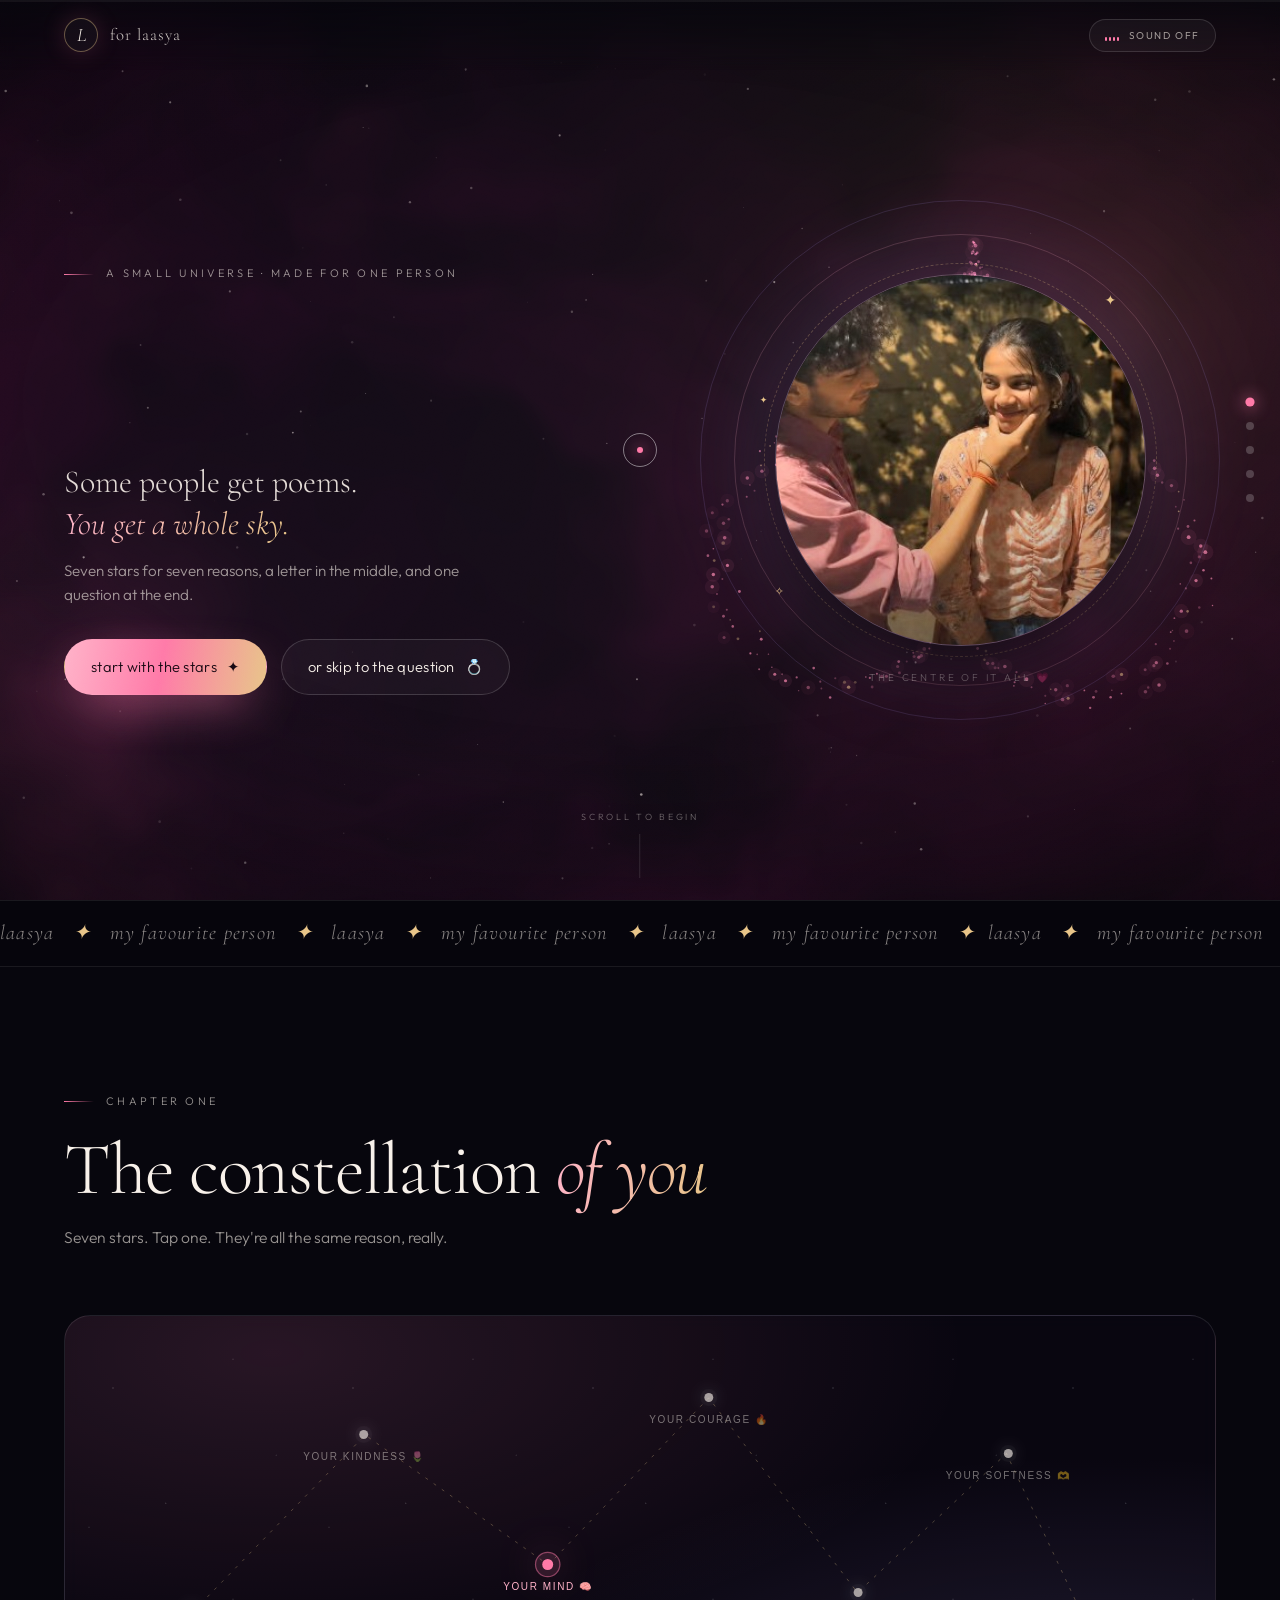
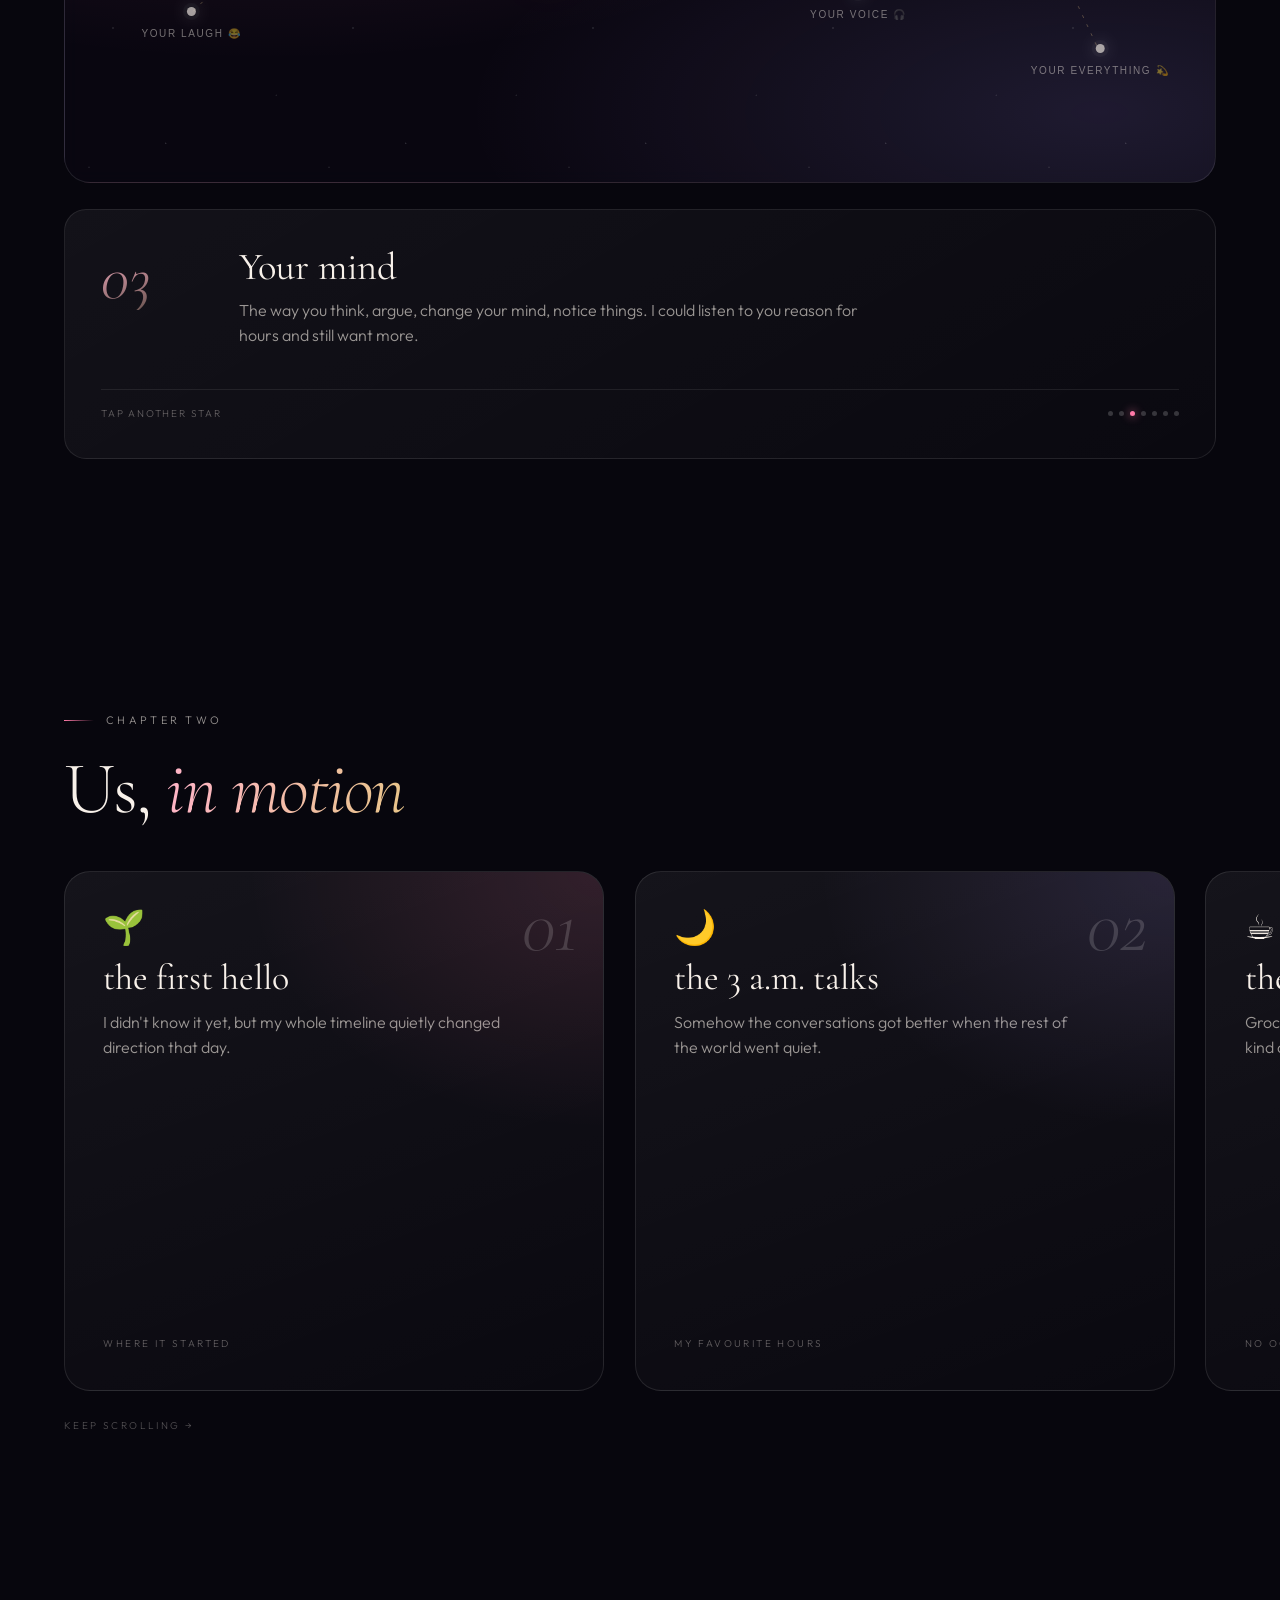
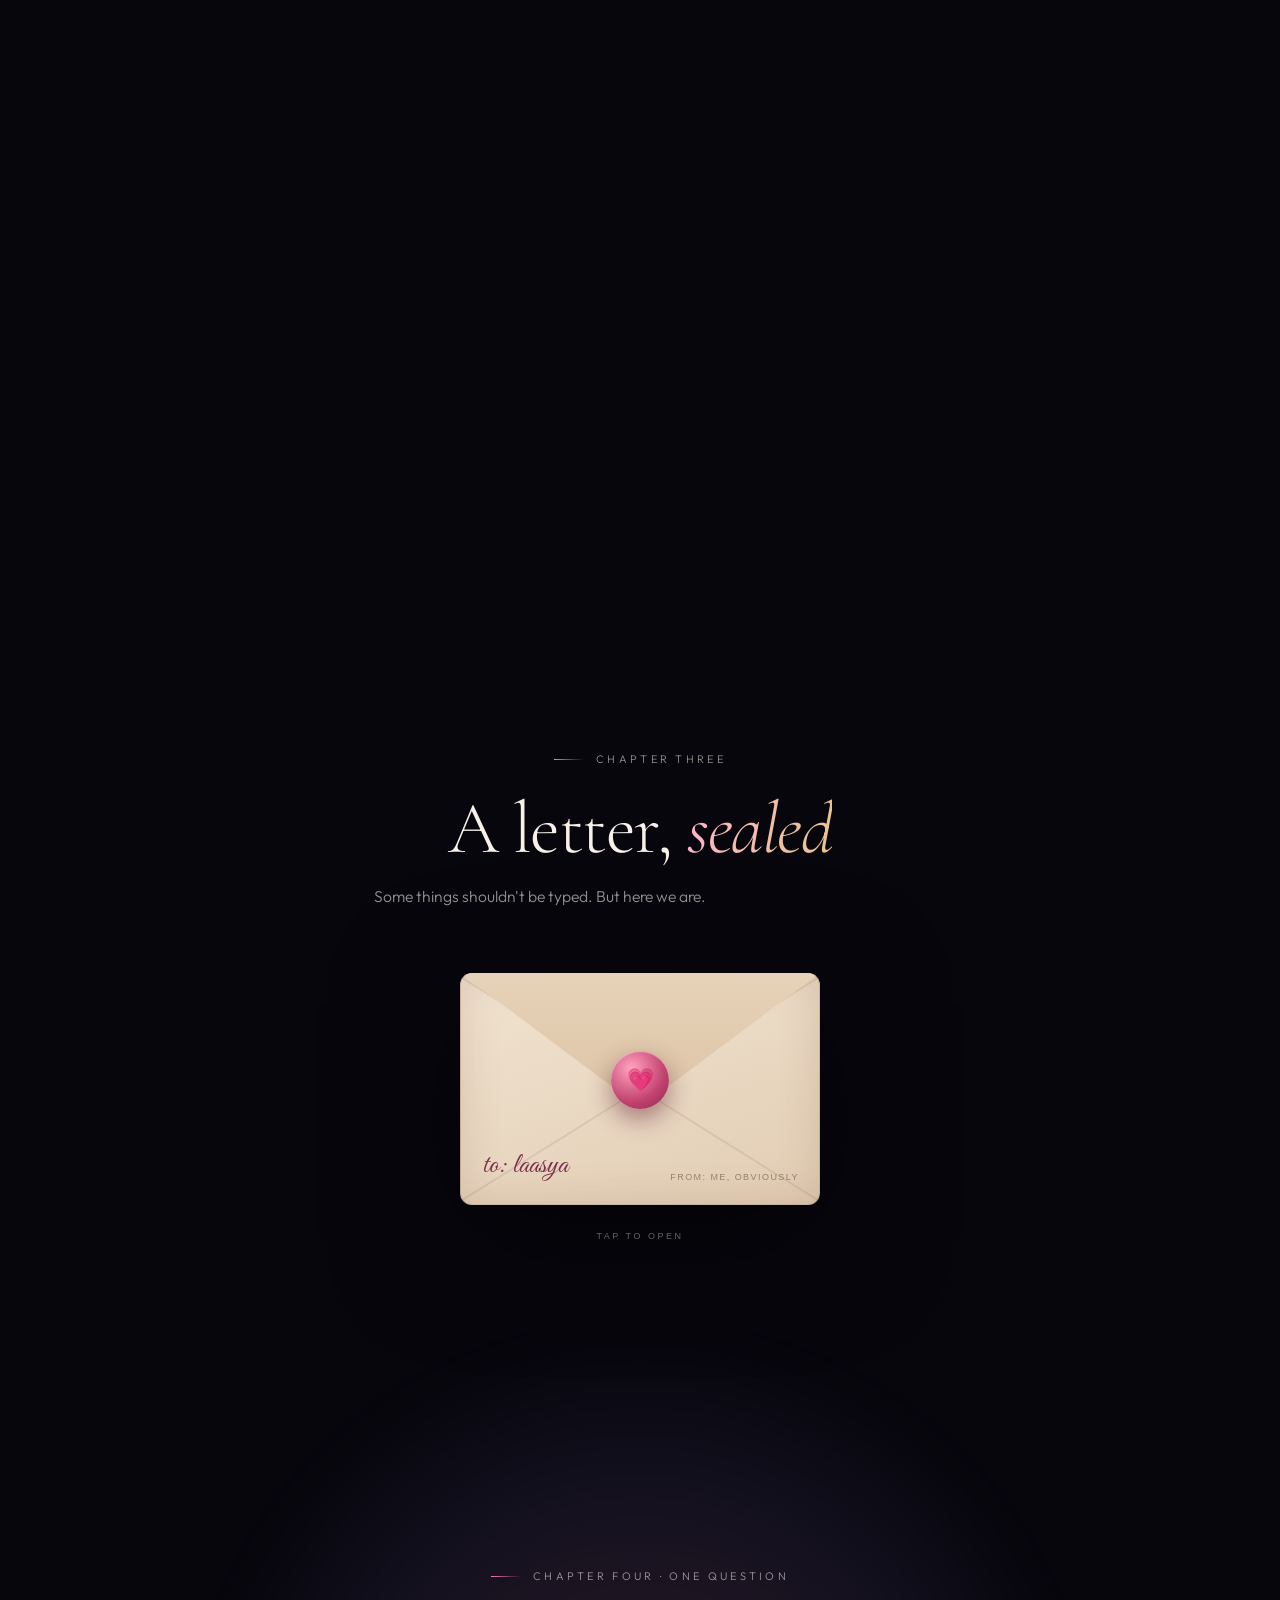
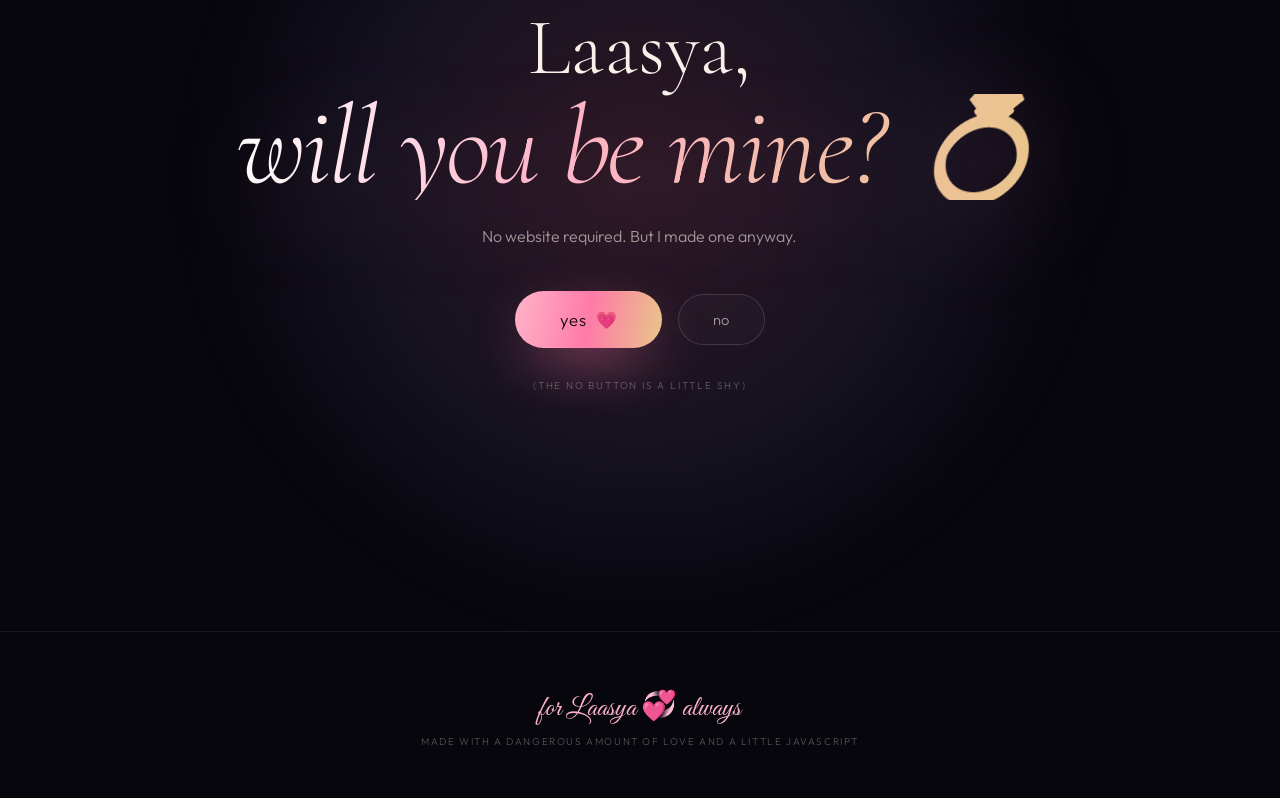
==== index.html @ 7652cab9 "Laasya - a universe, just for you" ====
<!doctype html>
<html lang="en">
<head>
  <meta charset="utf-8" />
  <meta name="viewport" content="width=device-width, initial-scale=1" />
  <title>Laasya — a universe, just for you</title>
  <meta name="description" content="Seven stars, one letter, and a question. Made for Laasya." />
  <meta name="theme-color" content="#07060d" />
  <link rel="preconnect" href="https://fonts.googleapis.com" />
  <link rel="preconnect" href="https://fonts.gstatic.com" crossorigin />
  <link href="https://fonts.googleapis.com/css2?family=Cormorant+Garamond:ital,wght@0,300;0,400;0,500;1,300;1,400&family=Great+Vibes&family=Outfit:wght@200;300;400;500&display=swap" rel="stylesheet" />
  <style>
/* ============ base ============ */
*,*::before,*::after{box-sizing:border-box}
:root{
  --ink:#07060d;--ink-2:#0c0915;--ivory:#f8f1ea;--muted:rgba(248,241,234,.6);
  --rose:#ff7aa8;--rose-soft:#ffb3c9;--gold:#e8c589;--lav:#b79cff;--mint:#8fe3c0;
  --serif:'Cormorant Garamond',Georgia,'Times New Roman','Segoe UI Emoji','Apple Color Emoji','Noto Color Emoji',serif;
  --sans:'Outfit',system-ui,-apple-system,'Segoe UI','Segoe UI Emoji','Apple Color Emoji','Noto Color Emoji',sans-serif;
  --script:'Great Vibes','Segoe Script','Segoe UI Emoji','Apple Color Emoji','Noto Color Emoji',cursive;
  --pad:clamp(20px,5vw,72px);--maxw:1280px;--ease:cubic-bezier(.16,1,.3,1);
}
html{scroll-behavior:smooth;-webkit-text-size-adjust:100%}
body{margin:0;background:var(--ink);color:var(--ivory);font-family:var(--sans);font-weight:300;line-height:1.6;overflow-x:hidden}
body.is-loading{height:100vh;overflow:hidden}
img{max-width:100%;display:block}
::selection{background:rgba(255,122,168,.35);color:#fff}
:focus-visible{outline:1px solid var(--gold);outline-offset:4px;border-radius:4px}
.skip{position:fixed;left:16px;top:-60px;z-index:600;padding:10px 16px;border-radius:100px;background:var(--rose);color:#1a0712;text-decoration:none;font-size:12px;letter-spacing:.08em;transition:top .3s}
.skip:focus{top:16px}

/* canvases + atmosphere */
.nebula,.sky{position:fixed;inset:0;width:100%;height:100%;pointer-events:none}
.nebula{z-index:0;background:radial-gradient(120% 90% at 70% 10%,#2a0d24 0%,#120a1d 40%,#07060d 100%)}
.sky{z-index:1}
.vignette{position:fixed;inset:0;z-index:2;pointer-events:none;background:radial-gradient(120% 90% at 50% 45%,transparent 40%,rgba(4,3,8,.6) 100%)}
.grain{position:fixed;inset:0;z-index:40;pointer-events:none;opacity:.045;mix-blend-mode:overlay;background-image:url("data:image/svg+xml,%3Csvg xmlns='http://www.w3.org/2000/svg' width='180' height='180'%3E%3Cfilter id='n'%3E%3CfeTurbulence type='fractalNoise' baseFrequency='.9' numOctaves='3' stitchTiles='stitch'/%3E%3C/filter%3E%3Crect width='100%25' height='100%25' filter='url(%23n)' opacity='.7'/%3E%3C/svg%3E")}
.flash{position:fixed;inset:0;z-index:130;pointer-events:none;opacity:0;background:radial-gradient(circle,rgba(255,234,242,.95),rgba(255,122,168,.4) 40%,transparent 72%)}
.flash.is-on{animation:flash .9s ease-out}
.topbar,main,.footer,.dots,.progress{position:relative;z-index:5}

/* custom cursor */
.cursor{position:fixed;inset:0;z-index:400;pointer-events:none;display:none}
.cursor__dot,.cursor__ring{position:absolute;top:0;left:0;border-radius:50%;transform:translate(-50%,-50%)}
.cursor__dot{width:6px;height:6px;background:var(--rose);box-shadow:0 0 14px var(--rose);transition:opacity .3s}
.cursor__ring{width:34px;height:34px;border:1px solid rgba(255,255,255,.45);transition:width .35s,height .35s,border-color .35s,background .35s}
.cursor.is-hover .cursor__ring{width:56px;height:56px;border-color:rgba(255,179,201,.7);background:rgba(255,122,168,.08)}
.cursor.is-hover .cursor__dot{opacity:.35}
.cursor.is-press .cursor__ring{width:26px;height:26px;border-color:var(--rose);background:rgba(255,122,168,.18)}
.cursor.is-press .cursor__dot{opacity:.9}
@media (pointer:fine){.cursor{display:block}body,a,button{cursor:none}}
@media (pointer:coarse){.cursor{display:none}}

/* progress */
.progress{position:fixed;top:0;left:0;right:0;height:2px;z-index:70;background:rgba(255,255,255,.05)}
.progress span{display:block;height:100%;width:100%;transform:scaleX(0);transform-origin:left;background:linear-gradient(90deg,var(--rose),var(--gold),var(--lav));box-shadow:0 0 12px rgba(255,122,168,.8)}

/* boot */
.boot{position:fixed;inset:0;z-index:500;display:grid;place-items:center;background:#050409;transition:opacity 1s .15s,visibility 1s}
.boot.is-done{opacity:0;visibility:hidden;pointer-events:none}
.boot__inner{text-align:center}
.boot__mark{width:92px;height:92px;margin:0 auto 22px;display:grid;place-items:center;border-radius:50%;border:1px solid rgba(255,255,255,.16);font-family:var(--serif);font-style:italic;font-size:56px;line-height:1;background:linear-gradient(140deg,rgba(255,122,168,.16),rgba(232,197,137,.06));box-shadow:0 0 70px rgba(255,122,168,.22);animation:beat 2.2s ease-in-out infinite}
.boot__label{font-size:10px;letter-spacing:.32em;text-transform:uppercase;color:var(--muted);margin:0 0 20px}
.boot__track{width:min(260px,64vw);height:1px;margin:0 auto 12px;background:rgba(255,255,255,.13);overflow:hidden}
.boot__bar{display:block;height:100%;width:100%;transform:scaleX(0);transform-origin:left;background:linear-gradient(90deg,var(--rose),var(--gold))}
.boot__pct{font-size:10px;letter-spacing:.22em;color:rgba(248,241,234,.4);margin:0}

/* topbar */
.topbar{position:fixed;top:0;left:0;right:0;z-index:60;display:flex;align-items:center;justify-content:space-between;padding:18px var(--pad);background:linear-gradient(180deg,rgba(7,6,13,.7),transparent);backdrop-filter:blur(8px)}
.brand{display:flex;align-items:center;gap:12px;text-decoration:none;color:var(--ivory)}
.brand__mark{width:34px;height:34px;display:grid;place-items:center;border-radius:50%;border:1px solid rgba(232,197,137,.4);font-family:var(--serif);font-style:italic;font-size:19px;background:rgba(255,255,255,.03);box-shadow:0 0 24px rgba(255,122,168,.18)}
.brand__text{font-family:var(--serif);font-size:1.05rem;letter-spacing:.06em;color:rgba(248,241,234,.82)}
.sound{display:flex;align-items:center;gap:10px;padding:9px 15px;border-radius:100px;border:1px solid rgba(255,255,255,.13);background:rgba(255,255,255,.04);color:var(--muted);font-family:var(--sans);font-size:10px;letter-spacing:.16em;text-transform:uppercase;transition:.4s}
.sound:hover{color:var(--ivory);border-color:rgba(255,255,255,.3)}
.sound__bars{display:flex;align-items:flex-end;gap:2px;height:12px}
.sound__bars i{width:2px;height:4px;border-radius:2px;background:var(--rose)}
.sound.is-on .sound__bars i{animation:bar 1s ease-in-out infinite}
.sound.is-on .sound__bars i:nth-child(2){animation-delay:.15s}
.sound.is-on .sound__bars i:nth-child(3){animation-delay:.3s}
.sound.is-on .sound__bars i:nth-child(4){animation-delay:.45s}
.sound.is-on{color:var(--rose-soft);border-color:rgba(255,122,168,.35)}

/* chapter dots */
.dots{position:fixed;right:26px;top:50%;transform:translateY(-50%);z-index:60;display:flex;flex-direction:column;gap:16px}
.dots a{position:relative;width:8px;height:8px;border-radius:50%;background:rgba(255,255,255,.2);transition:.4s}
.dots a.is-active{background:var(--rose);box-shadow:0 0 14px var(--rose);transform:scale(1.15)}
.dots a span{position:absolute;right:22px;top:50%;transform:translateY(-50%) translateX(6px);font-size:9px;letter-spacing:.2em;text-transform:uppercase;color:var(--muted);white-space:nowrap;opacity:0;pointer-events:none;transition:.3s}
.dots a:hover span,.dots a:focus-visible span{opacity:1;transform:translateY(-50%)}

/* floating yellow star (heart handles most sparkle) */

/* hero */
.hero{position:relative;min-height:100svh;display:flex;flex-direction:column;justify-content:center;padding:clamp(104px,14vh,150px) 0 66px;overflow:hidden}
.hero__grid{width:100%;max-width:var(--maxw);margin:0 auto;padding:0 var(--pad);display:grid;grid-template-columns:1.06fr .94fr;gap:clamp(24px,5vw,70px);align-items:center}
.hero__copy{position:relative;z-index:2}
.kicker{display:flex;align-items:center;gap:12px;margin:0 0 22px;font-size:11px;letter-spacing:.3em;text-transform:uppercase;color:var(--muted)}
.kicker::before{content:"";width:30px;height:1px;background:linear-gradient(90deg,var(--rose),transparent)}
.hero__name{margin:0;font-family:var(--serif);font-weight:300;font-size:clamp(4.6rem,13vw,10.5rem);line-height:.82;letter-spacing:-.035em;background:linear-gradient(105deg,#fff 5%,#ffe1ea 30%,#ff9dbb 55%,#e8c589 82%,#fff 100%);background-size:220% 100%;-webkit-background-clip:text;background-clip:text;color:transparent;filter:drop-shadow(0 20px 60px rgba(255,122,168,.22));animation:shimmer 14s linear infinite}
.hero__name .char{display:inline-block;opacity:0;transform:translateY(.35em) rotate(5deg);filter:blur(8px)}
.ready .hero__name .char{animation:charIn 1s var(--ease) forwards;animation-delay:calc(.07s * var(--i))}
.hero__tagline{font-family:var(--serif);font-size:clamp(1.35rem,2.6vw,2rem);font-weight:300;line-height:1.3;color:rgba(248,241,234,.9);margin:20px 0 14px;max-width:22ch}
.hero__tagline em{font-style:italic;background:linear-gradient(100deg,var(--rose-soft),var(--gold));-webkit-background-clip:text;background-clip:text;color:transparent}
.hero__sub{max-width:44ch;margin:0 0 32px;color:var(--muted);font-size:clamp(.95rem,1.1vw,1.05rem)}
.hero__actions{display:flex;flex-wrap:wrap;gap:14px;align-items:center}

/* buttons */
.btn{position:relative;display:inline-flex;align-items:center;justify-content:center;gap:10px;padding:15px 26px;border-radius:100px;border:1px solid transparent;font-family:var(--sans);font-size:.92rem;font-weight:300;letter-spacing:.02em;text-decoration:none;transition:transform .5s var(--ease),box-shadow .5s,background .5s,color .5s,border-color .5s;will-change:transform}
.btn--primary{color:#170812;background:linear-gradient(100deg,var(--rose-soft),var(--rose) 48%,var(--gold));box-shadow:0 18px 50px -18px rgba(255,122,168,.9)}
.btn--primary:hover{box-shadow:0 24px 64px -16px rgba(255,122,168,1)}
.btn--quiet{color:var(--ivory);border-color:rgba(255,255,255,.16);background:rgba(255,255,255,.03)}
.btn--quiet:hover{background:rgba(255,255,255,.07);border-color:rgba(255,255,255,.3)}
.btn span[aria-hidden]{font-size:1em}

/* orb portrait */
.hero__orb-wrap{display:flex;flex-direction:column;align-items:center;gap:24px}
.orb{position:relative;width:clamp(248px,29vw,380px);aspect-ratio:1;display:grid;place-items:center;animation:float 8s ease-in-out infinite}
.orb__halo{position:absolute;inset:-20%;border-radius:50%;background:radial-gradient(circle,rgba(255,122,168,.3),rgba(183,156,255,.12) 45%,transparent 70%);filter:blur(28px)}
.orb__ring{position:absolute;border-radius:50%;border:1px solid rgba(232,197,137,.28);pointer-events:none}
.orb__ring--1{inset:-3%;border-style:dashed;animation:spin 60s linear infinite}
.orb__ring--2{inset:-11%;border-color:rgba(255,179,201,.18);animation:spin 90s linear infinite reverse}
.orb__ring--3{inset:-20%;border-color:rgba(183,156,255,.14);animation:spin 120s linear infinite}
.orb__photo{position:absolute;inset:0;z-index:2;width:100%;height:100%;margin:0;border-radius:50%;overflow:hidden;border:1px solid rgba(255,255,255,.22);box-shadow:0 40px 90px -30px rgba(0,0,0,.9),inset 0 0 60px rgba(255,122,168,.16)}
.orb__photo::after{content:"";position:absolute;inset:0;border-radius:50%;background:linear-gradient(160deg,rgba(255,255,255,.14),transparent 42%,rgba(7,6,13,.35))}
.orb__photo img{width:100%;height:100%;object-fit:cover;object-position:center 26%;transform:scale(1.02);transition:transform 1.4s var(--ease)}
.orb:hover .orb__photo img{transform:scale(1.07)}
.orb__spark{position:absolute;z-index:3;color:var(--gold);font-size:14px;animation:twinkle 3.6s ease-in-out infinite}
.orb__spark--1{top:4%;right:8%}
.orb__spark--2{bottom:12%;left:0;font-size:11px;animation-delay:1.2s}
.orb__spark--3{top:32%;left:-4%;font-size:9px;animation-delay:2.1s}
.orb__caption{margin:0;font-size:10px;letter-spacing:.28em;text-transform:uppercase;color:rgba(248,241,234,.42)}

/* scroll cue */
.scroll-cue{position:absolute;left:50%;bottom:22px;transform:translateX(-50%);display:flex;flex-direction:column;align-items:center;gap:10px;text-decoration:none;font-size:9px;letter-spacing:.3em;text-transform:uppercase;color:rgba(248,241,234,.4)}
.scroll-cue i{position:relative;width:1px;height:44px;background:rgba(255,255,255,.12);overflow:hidden}
.scroll-cue i::after{content:"";position:absolute;left:0;top:-40%;width:100%;height:40%;background:var(--gold);animation:cue 2.2s ease-in-out infinite}

/* marquee */
.marquee{position:relative;z-index:5;overflow:hidden;padding:16px 0;border-top:1px solid rgba(255,255,255,.08);border-bottom:1px solid rgba(255,255,255,.08);background:rgba(7,6,13,.35)}
.marquee__track{display:flex;width:max-content;animation:marquee 36s linear infinite}
.marquee__track span{font-family:var(--serif);font-style:italic;font-size:clamp(1rem,1.6vw,1.3rem);letter-spacing:.06em;color:rgba(248,241,234,.55);white-space:nowrap}
.marquee__track b{margin:0 .6em;color:var(--gold);font-weight:400}

/* sections */
.section{max-width:var(--maxw);margin:0 auto;padding:clamp(90px,14vh,150px) var(--pad)}
.section__head{max-width:760px;margin-bottom:clamp(40px,6vw,64px)}
.h2{font-family:var(--serif);font-weight:300;font-size:clamp(2.6rem,6vw,4.6rem);line-height:1.02;letter-spacing:-.02em;margin:0 0 18px}
.h2 em{font-style:italic;background:linear-gradient(100deg,var(--rose-soft),var(--gold));-webkit-background-clip:text;background-clip:text;color:transparent}
.lede{max-width:56ch;margin:0;color:var(--muted);font-size:clamp(.98rem,1.2vw,1.08rem)}

/* constellation */
.starmap{position:relative;height:clamp(380px,52vh,540px);border-radius:26px;border:1px solid rgba(255,255,255,.1);overflow:hidden;background:
  radial-gradient(110% 120% at 18% 8%,rgba(255,122,168,.13),transparent 55%),
  radial-gradient(100% 100% at 90% 85%,rgba(183,156,255,.13),transparent 55%),
  rgba(12,9,21,.55);backdrop-filter:blur(8px)}
.starmap::before{content:"";position:absolute;inset:0;opacity:.5;background-image:
  radial-gradient(1px 1px at 20% 30%,rgba(255,255,255,.6),transparent),
  radial-gradient(1px 1px at 70% 18%,rgba(255,255,255,.4),transparent),
  radial-gradient(1px 1px at 42% 78%,rgba(255,255,255,.5),transparent),
  radial-gradient(1px 1px at 88% 58%,rgba(255,255,255,.35),transparent),
  radial-gradient(1px 1px at 10% 88%,rgba(255,255,255,.4),transparent);
  background-size:240px 240px}
.starmap__lines{position:absolute;inset:0;width:100%;height:100%;overflow:visible}
.starmap__lines path{fill:none;stroke:rgba(232,197,137,.3);stroke-width:1;stroke-dasharray:3 7;vector-effect:non-scaling-stroke}
.starmap__lines circle{fill:rgba(255,255,255,.3)}
.star{position:absolute;left:var(--x);top:var(--y);transform:translate(-50%,-50%);z-index:3;display:flex;flex-direction:column;align-items:center;gap:12px;padding:10px;border:0;background:none;color:var(--muted);transition:color .4s}
.star__dot{position:relative;width:9px;height:9px;border-radius:50%;background:rgba(248,241,234,.65);box-shadow:0 0 0 4px rgba(255,255,255,.03),0 0 18px rgba(255,255,255,.35);transition:.5s var(--ease)}
.star__dot::after{content:"";position:absolute;inset:-6px;border-radius:50%;border:1px solid rgba(255,122,168,.45);opacity:0;transform:scale(.6);transition:.5s}
.star:hover,.star.is-active{color:var(--ivory)}
.star:hover .star__dot,.star.is-active .star__dot{background:var(--rose);box-shadow:0 0 0 6px rgba(255,122,168,.12),0 0 34px rgba(255,122,168,.9);transform:scale(1.22)}
.star.is-active .star__dot::after{opacity:1;transform:scale(1);animation:halo 2.4s ease-out infinite}
.star__label{font-size:10px;letter-spacing:.16em;text-transform:uppercase;white-space:nowrap;opacity:.75;transition:.4s}
.star.is-active .star__label{opacity:1;color:var(--rose-soft)}
.reason-card{position:relative;display:grid;grid-template-columns:auto 1fr;gap:clamp(20px,3vw,36px);align-items:start;margin-top:26px;padding:clamp(24px,3vw,36px);border-radius:22px;border:1px solid rgba(255,255,255,.09);background:linear-gradient(150deg,rgba(255,255,255,.05),rgba(255,255,255,.015));transition:opacity .35s,transform .35s}
.reason-card.is-swap{opacity:0;transform:translateY(10px)}
.reason-card__num{min-width:1.6em;font-family:var(--serif);font-style:italic;font-size:clamp(2.6rem,5vw,4rem);line-height:1;background:linear-gradient(160deg,var(--rose-soft),rgba(232,197,137,.25));-webkit-background-clip:text;background-clip:text;color:transparent}
.reason-card__body h3{font-family:var(--serif);font-weight:400;font-size:clamp(1.7rem,3vw,2.4rem);line-height:1.1;margin:0 0 10px}
.reason-card__body p{max-width:58ch;margin:0;color:var(--muted)}
.reason-card__foot{grid-column:1/-1;display:flex;align-items:center;justify-content:space-between;margin-top:4px;padding-top:16px;border-top:1px solid rgba(255,255,255,.08);font-size:10px;letter-spacing:.18em;text-transform:uppercase;color:rgba(248,241,234,.35)}
.reason-card__dots{display:flex;gap:6px}
.reason-card__dots i{width:5px;height:5px;border-radius:50%;background:rgba(255,255,255,.18);transition:.3s}
.reason-card__dots i.is-active{background:var(--rose);box-shadow:0 0 10px var(--rose)}

/* moments — horizontal pinned */
.moments{position:relative;z-index:5;height:360vh}
.moments__pin{position:sticky;top:0;height:100svh;display:flex;flex-direction:column;justify-content:center;gap:clamp(18px,3vh,30px);padding-top:76px;overflow:hidden}
.moments__head{width:100%;max-width:var(--maxw);margin:0 auto;padding:0 var(--pad)}
.moments__track{display:flex;gap:clamp(18px,2.4vw,32px);width:max-content;padding:0 var(--pad);will-change:transform}
.moment{position:relative;display:flex;flex-direction:column;justify-content:space-between;flex:0 0 auto;width:min(540px,72vw);height:min(58vh,520px);padding:clamp(26px,3vw,40px);border-radius:26px;border:1px solid rgba(255,255,255,.1);overflow:hidden;background:linear-gradient(160deg,rgba(255,255,255,.06),rgba(255,255,255,.015));transition:transform .6s var(--ease),border-color .6s}
.moment::before{content:"";position:absolute;inset:0;background:radial-gradient(120% 90% at 100% 0%,var(--accent),transparent 55%);opacity:.14}
.moment:hover{border-color:rgba(255,255,255,.22);transform:translateY(-6px)}
.moment__num{position:absolute;top:16px;right:26px;font-family:var(--serif);font-style:italic;font-size:clamp(3rem,6vw,5rem);line-height:1;color:rgba(255,255,255,.16)}
.moment__glyph{font-size:34px;line-height:1;margin-bottom:14px}
.moment h3{font-family:var(--serif);font-weight:400;font-size:clamp(1.7rem,2.8vw,2.4rem);line-height:1.1;margin:0 0 12px}
.moment p{max-width:38ch;margin:0;color:var(--muted)}
.moment__tag{position:relative;font-size:10px;letter-spacing:.24em;text-transform:uppercase;color:rgba(248,241,234,.35)}
.moments__hint{padding:0 var(--pad);margin:0;font-size:10px;letter-spacing:.24em;text-transform:uppercase;color:rgba(248,241,234,.3)}

/* letter */
.letter__head{text-align:center;margin-left:auto;margin-right:auto}
.letter__head .kicker{justify-content:center}
.letter__stage{display:flex;flex-direction:column;align-items:center;perspective:1400px}
.envelope{position:relative;z-index:2;width:min(360px,80vw);aspect-ratio:1.55;padding:0;border:0;background:none;filter:drop-shadow(0 30px 60px rgba(0,0,0,.55));transition:transform .9s var(--ease),opacity .9s}
.envelope:hover{transform:translateY(-8px)}
.envelope__body{position:absolute;inset:0;border-radius:12px;overflow:hidden;border:1px solid rgba(120,80,60,.3);background:
  linear-gradient(32deg,transparent 49.6%,rgba(120,80,60,.16) 50%,transparent 50.4%),
  linear-gradient(-32deg,transparent 49.6%,rgba(120,80,60,.16) 50%,transparent 50.4%),
  linear-gradient(160deg,#f1e3d0,#e2cdb4);box-shadow:inset 0 0 40px rgba(120,80,60,.18)}
.envelope__flap{position:absolute;left:0;right:0;top:0;height:58%;z-index:1;clip-path:polygon(0 0,100% 0,50% 100%);background:linear-gradient(180deg,#e7d3b9,#dcc3a5);border-radius:12px 12px 0 0;transform-origin:top;transition:transform .9s var(--ease);box-shadow:0 8px 20px rgba(120,80,60,.12)}
.envelope__to{position:absolute;left:22px;bottom:20px;z-index:2;font-family:var(--script);font-size:clamp(1.4rem,3vw,1.8rem);color:#7c2c4c}
.envelope__from{position:absolute;right:20px;bottom:22px;z-index:2;font-size:9px;letter-spacing:.16em;text-transform:uppercase;color:rgba(80,50,40,.5)}
.envelope__seal{position:absolute;left:50%;top:46%;z-index:4;display:grid;place-items:center;width:58px;height:58px;margin:-29px 0 0 -29px;border-radius:50%;background:radial-gradient(circle at 35% 30%,#ffa3c0,#c2436f 60%,#8a274c);box-shadow:0 10px 24px rgba(80,10,30,.45),inset 0 1px 0 rgba(255,255,255,.4);font-size:22px;transition:transform .8s var(--ease),opacity .6s}
.envelope:hover .envelope__seal{transform:scale(1.06) rotate(-6deg)}
.envelope__hint{position:absolute;left:50%;bottom:-36px;transform:translateX(-50%);white-space:nowrap;font-size:9px;letter-spacing:.28em;text-transform:uppercase;color:rgba(248,241,234,.4)}
.letter.is-open .envelope{transform:translateY(-24px) scale(.86) rotateX(16deg);opacity:.32;pointer-events:none}
.letter.is-open .envelope__seal{transform:scale(1.6);opacity:0}
.letter.is-open .envelope__flap{transform:rotateX(180deg)}
.paper{position:relative;z-index:1;width:min(720px,100%);max-height:0;margin-top:0;overflow:hidden;opacity:0;transform:translateY(60px) rotateX(12deg);transform-origin:top center;transition:max-height 1.5s var(--ease),opacity .9s .15s,transform 1.2s var(--ease),margin .9s var(--ease)}
.letter.is-open .paper{max-height:2800px;margin-top:-24px;opacity:1;transform:none}
.paper__inner{position:relative;padding:clamp(28px,5vw,64px);border-radius:8px;border:1px solid rgba(120,80,60,.25);background:linear-gradient(150deg,#fbf4e8,#f0e2cd);box-shadow:0 50px 100px -30px rgba(0,0,0,.8);color:#43303a;font-family:var(--serif);font-size:clamp(1.05rem,1.4vw,1.22rem);line-height:1.75;transform:rotate(-.35deg)}
.paper__inner::before{content:"";position:absolute;inset:10px;border:1px solid rgba(120,80,60,.18);border-radius:4px;pointer-events:none}
.paper__inner p{margin:0 0 1.1em}
.paper__inner em{color:#8a3054;font-style:italic}
.paper__date{font-family:var(--sans)!important;font-size:10px!important;letter-spacing:.24em;text-transform:uppercase;color:rgba(67,48,58,.55)!important;margin-bottom:28px!important}
.paper__salutation{font-family:var(--script);font-weight:400;font-size:clamp(2.6rem,5vw,3.6rem);line-height:1;color:#7c2c4c;margin:0 0 18px}
.paper__sign{display:flex;flex-direction:column;gap:2px;margin-top:26px}
.paper__sign span:first-child{font-size:.9rem;letter-spacing:.08em;color:#6a4552}
.paper__signature{font-family:var(--script);font-size:clamp(2.6rem,5vw,3.4rem);line-height:1.1;color:#a33a63}
.paper__photo{width:150px;margin:26px auto 0;padding:8px 8px 6px;background:#fff;box-shadow:0 18px 40px -20px rgba(0,0,0,.5);transform:rotate(3deg)}
.paper__photo img{width:100%;aspect-ratio:4/5;object-fit:cover}
.paper__photo figcaption{padding:6px 0 4px;text-align:center;font-family:var(--script);font-size:1.2rem;color:#7c2c4c}

/* the question */
.ask{position:relative;z-index:5;min-height:100svh;display:grid;place-items:center;padding:clamp(90px,12vh,140px) var(--pad);overflow:hidden}
.ask::before{content:"";position:absolute;top:50%;left:50%;width:min(900px,110vw);aspect-ratio:1;transform:translate(-50%,-50%);border-radius:50%;background:radial-gradient(circle,rgba(255,122,168,.16),rgba(183,156,255,.08) 45%,transparent 70%);filter:blur(30px);pointer-events:none}
.ask__inner{position:relative;max-width:900px;text-align:center}
.ask .kicker{justify-content:center}
.ask__title{font-family:var(--serif);font-weight:300;font-size:clamp(2.4rem,7vw,5rem);line-height:1;margin:0}
.ask__big{font-family:var(--serif);font-style:italic;font-weight:300;font-size:clamp(2.8rem,9vw,7rem);line-height:.95;letter-spacing:-.02em;margin:6px 0 24px;background:linear-gradient(100deg,#fff,#ffb3c9 40%,#e8c589);-webkit-background-clip:text;background-clip:text;color:transparent;filter:drop-shadow(0 20px 50px rgba(255,122,168,.25))}
.ask__sub{margin:0 0 38px;color:var(--muted)}
.ask__buttons{display:flex;flex-wrap:wrap;align-items:center;justify-content:center;gap:16px;min-height:64px}
.btn--yes{padding:17px 44px;font-size:1.05rem;color:#170812;background:linear-gradient(100deg,var(--rose-soft),var(--rose) 50%,var(--gold));box-shadow:0 20px 60px -18px rgba(255,122,168,.95)}
.btn--no{padding:15px 34px;color:var(--muted);border-color:rgba(255,255,255,.14);background:rgba(255,255,255,.02);white-space:nowrap;transition:transform .35s var(--ease),opacity .35s,background .35s,color .35s,border-color .35s}
.btn--no.is-defeated{color:var(--rose-soft);border-color:rgba(255,122,168,.4)}
.ask__hint{min-height:1.2em;margin:26px 0 0;font-size:10px;letter-spacing:.18em;text-transform:uppercase;color:rgba(248,241,234,.32)}

/* celebration */
.said{position:fixed;inset:0;z-index:120;display:grid;place-items:center;padding:24px;background:radial-gradient(circle at 50% 40%,rgba(30,10,25,.86),rgba(7,6,13,.94));backdrop-filter:blur(14px);opacity:0;visibility:hidden;transition:opacity .6s,visibility .6s}
.said.is-open{opacity:1;visibility:visible}
.said__card{position:relative;width:min(720px,100%);padding:clamp(32px,5vw,58px);text-align:center;border-radius:30px;border:1px solid rgba(232,197,137,.32);background:linear-gradient(160deg,rgba(255,255,255,.07),rgba(255,255,255,.02));box-shadow:0 50px 120px -40px rgba(255,122,168,.5),inset 0 1px 0 rgba(255,255,255,.15);transform:translateY(24px) scale(.96);transition:transform .8s var(--ease)}
.said.is-open .said__card{transform:none}
.said__burst{font-size:52px;line-height:1;margin-bottom:14px;animation:beat 1.6s ease-in-out infinite}
.said .kicker{justify-content:center}
.said__title{font-family:var(--serif);font-weight:300;font-size:clamp(2.6rem,7vw,4.8rem);line-height:1;margin:8px 0 18px}
.said__title em{font-style:italic;background:linear-gradient(100deg,var(--rose-soft),var(--gold));-webkit-background-clip:text;background-clip:text;color:transparent}
.said__sub{max-width:44ch;margin:0 auto 30px;color:rgba(248,241,234,.78)}
.said__actions{display:flex;flex-wrap:wrap;justify-content:center;gap:12px}
.said__small{margin:26px 0 0;font-size:10px;letter-spacing:.16em;text-transform:uppercase;color:rgba(248,241,234,.35)}
.confetti{position:fixed;inset:0;z-index:110;width:100%;height:100%;pointer-events:none;opacity:0;transition:opacity .4s}
.confetti.is-on{opacity:1}

/* footer + reveal */
.footer{position:relative;z-index:5;padding:60px var(--pad) 50px;text-align:center;border-top:1px solid rgba(255,255,255,.07)}
.footer p{font-family:var(--script);font-size:1.8rem;line-height:1.2;margin:0 0 10px;color:var(--rose-soft)}
.footer__small{font-family:var(--sans)!important;font-size:10px!important;letter-spacing:.16em;text-transform:uppercase;color:rgba(248,241,234,.32)!important;margin:0!important}
.js .reveal{opacity:0;transform:translateY(28px);transition:opacity .9s var(--ease),transform .9s var(--ease)}
.js .reveal.in{opacity:1;transform:none}

/* keyframes */
@keyframes charIn{to{opacity:1;transform:none;filter:blur(0)}}
@keyframes shimmer{to{background-position:220% 0}}
@keyframes float{0%,100%{transform:translateY(0) rotate(-1deg)}50%{transform:translateY(-14px) rotate(1deg)}}
@keyframes spin{to{transform:rotate(360deg)}}
@keyframes twinkle{0%,100%{opacity:.25;transform:scale(.9)}50%{opacity:1;transform:scale(1.15)}}
@keyframes halo{0%{transform:scale(.8);opacity:.7}100%{transform:scale(1.7);opacity:0}}
@keyframes cue{0%{top:-40%}60%{top:100%}100%{top:100%}}
@keyframes marquee{to{transform:translateX(-50%)}}
@keyframes beat{0%,100%{transform:scale(1)}50%{transform:scale(1.12)}}
@keyframes bar{0%,100%{height:4px}50%{height:12px}}
@keyframes flash{0%{opacity:0}14%{opacity:1}100%{opacity:0}}

/* responsive */
@media (max-width:980px){
  .hero__grid{grid-template-columns:1fr;gap:clamp(30px,5vh,48px);text-align:center}
  .hero__copy{display:flex;flex-direction:column;align-items:center}
  .kicker{justify-content:center}
  .hero__name{font-size:clamp(4.4rem,17vw,7.5rem)}
  .hero__tagline,.hero__sub{max-width:34ch}
  .hero__actions{justify-content:center}
  .hero__orb-wrap{order:-1}
  .orb{width:clamp(210px,36vw,270px)}
  .scroll-cue{display:none}
  .hero{padding-top:118px;padding-bottom:80px}
  .dots{display:none}
}
@media (max-width:860px){
  .moments{height:auto}
  .moments__pin{position:relative;height:auto;padding:clamp(70px,10vh,100px) 0;gap:26px}
  .moments__track{flex-direction:column;width:100%}
  .moment{width:100%;height:auto;min-height:300px;gap:26px}
  .moments__hint{display:none}
  .reason-card{grid-template-columns:1fr;gap:14px}
  .reason-card__num{font-size:2.6rem}
  .starmap{height:clamp(420px,58vh,520px)}
  .star__label{font-size:8px;letter-spacing:.1em}
}
@media (max-width:620px){
  .section{padding-top:76px;padding-bottom:76px}
  .brand__text{font-size:.95rem}
  .sound{padding:8px 12px}
  .sound__label{display:none}
  .topbar{padding:14px var(--pad)}
  .hero{padding-top:100px}
  .hero__tagline{font-size:1.3rem;margin-top:16px}
  .hero__sub{font-size:.92rem;margin-bottom:26px}
  .btn{padding:13px 22px;font-size:.86rem}
  .btn--yes{padding:15px 38px;font-size:1rem}
  .starmap{height:430px;border-radius:20px}
  .star__label{display:none}
  .star{padding:14px}
  .star__dot{width:10px;height:10px}
  .reason-card{padding:20px;border-radius:18px}
  .paper__inner{transform:none;font-size:1.02rem;padding:28px 22px}
  .paper__photo{width:130px}
  .ask__buttons{flex-direction:column}
  .btn--no{padding:12px 28px}
  .said__actions .btn{width:100%}
}
@media (prefers-reduced-motion:reduce){
  *,*::before,*::after{animation-duration:.001ms!important;animation-iteration-count:1!important;transition-duration:.001ms!important;scroll-behavior:auto!important}
  .reveal{opacity:1;transform:none}
  .hero__name .char{opacity:1;transform:none;filter:none}
  .paper{max-height:none}
}



</style>
</head>
<body class="is-loading">
  <a class="skip" href="#reasons">skip to the good part</a>

  <div class="boot" id="boot">
    <div class="boot__inner">
      <div class="boot__mark">L</div>
      <p class="boot__label">assembling a small universe</p>
      <div class="boot__track"><span class="boot__bar" id="bootBar"></span></div>
      <p class="boot__pct" id="bootPct">0%</p>
    </div>
  </div>

  <canvas class="nebula" id="nebula" aria-hidden="true"></canvas>
  <canvas class="sky" id="sky" aria-hidden="true"></canvas>
  <div class="vignette" aria-hidden="true"></div>
  <div class="grain" aria-hidden="true"></div>
  <div class="flash" id="flash" aria-hidden="true"></div>

  <div class="cursor" id="cursor" aria-hidden="true">
    <span class="cursor__dot"></span>
    <span class="cursor__ring"></span>
  </div>

  <div class="progress" aria-hidden="true"><span id="progressBar"></span></div>

  <header class="topbar">
    <a class="brand" href="#hero" aria-label="Back to the top">
      <span class="brand__mark">L</span>
      <span class="brand__text">for laasya</span>
    </a>
    <button class="sound" id="soundBtn" type="button" aria-pressed="false" aria-label="Turn ambient sound on">
      <span class="sound__bars" aria-hidden="true"><i></i><i></i><i></i><i></i></span>
      <span class="sound__label" id="soundLabel">sound off</span>
    </button>
  </header>

  <nav class="dots" aria-label="Chapters">
    <a href="#hero" data-dot="hero"><span>opening</span></a>
    <a href="#reasons" data-dot="reasons"><span>reasons</span></a>
    <a href="#moments" data-dot="moments"><span>moments</span></a>
    <a href="#letter" data-dot="letter"><span>the letter</span></a>
    <a href="#question" data-dot="question"><span>the question</span></a>
  </nav>

  <main id="top">
    <section class="hero" id="hero">
      <div class="hero__grid">
        <div class="hero__copy" id="heroCopy">
          <p class="kicker">a small universe · made for one person</p>
          <h1 class="hero__name" aria-label="Laasya"><span aria-hidden="true" data-split>Laasya</span></h1>
          <p class="hero__tagline">Some people get poems. <em>You get a whole sky.</em></p>
          <p class="hero__sub">Seven stars for seven reasons, a letter in the middle, and one question at the end.</p>
          <div class="hero__actions">
            <a class="btn btn--primary magnetic" href="#reasons">start with the stars <span aria-hidden="true">✦</span></a>
            <a class="btn btn--quiet" href="#question">or skip to the question <span aria-hidden="true">💍</span></a>
          </div>
        </div>

        <div class="hero__orb-wrap">
          <div class="orb" id="orb">
            <div class="orb__halo" aria-hidden="true"></div>
            <div class="orb__ring orb__ring--1" aria-hidden="true"></div>
            <div class="orb__ring orb__ring--2" aria-hidden="true"></div>
            <div class="orb__ring orb__ring--3" aria-hidden="true"></div>
            <figure class="orb__photo">
              <img src="[data-uri]" alt="Laasya" />
            </figure>
            <span class="orb__spark orb__spark--1" aria-hidden="true">✦</span>
            <span class="orb__spark orb__spark--2" aria-hidden="true">✧</span>
            <span class="orb__spark orb__spark--3" aria-hidden="true">✦</span>
          </div>
          <p class="orb__caption">the centre of it all <span aria-hidden="true">💗</span></p>
        </div>
      </div>

      <a class="scroll-cue" href="#reasons" aria-label="Scroll to chapter one">
        <span>scroll to begin</span>
        <i aria-hidden="true"></i>
      </a>
    </section>

    <div class="marquee" aria-hidden="true">
      <div class="marquee__track">
        <span>laasya <b>✦</b> my favourite person <b>✦</b> laasya <b>✦</b> my favourite person <b>✦</b> laasya <b>✦</b> my favourite person <b>✦</b> </span>
        <span>laasya <b>✦</b> my favourite person <b>✦</b> laasya <b>✦</b> my favourite person <b>✦</b> laasya <b>✦</b> my favourite person <b>✦</b> </span>
      </div>
    </div>

    <section class="section reasons" id="reasons">
      <header class="section__head">
        <p class="kicker reveal">chapter one</p>
        <h2 class="h2 reveal">The constellation <em>of you</em></h2>
        <p class="lede reveal">Seven stars. Tap one. They're all the same reason, really.</p>
      </header>

      <div class="starmap reveal" id="starmap">
        <svg class="starmap__lines" id="starmapLines" aria-hidden="true"></svg>
        <button class="star is-active" type="button" style="--x:11%;--y:66%" data-reason="0" aria-pressed="true" aria-label="Your laugh">
          <span class="star__dot" aria-hidden="true"></span><span class="star__label" aria-hidden="true">your laugh <span aria-hidden="true">😂</span></span>
        </button>
        <button class="star" type="button" style="--x:26%;--y:28%" data-reason="1" aria-pressed="false" aria-label="Your kindness">
          <span class="star__dot" aria-hidden="true"></span><span class="star__label" aria-hidden="true">your kindness <span aria-hidden="true">🌷</span></span>
        </button>
        <button class="star" type="button" style="--x:42%;--y:56%" data-reason="2" aria-pressed="false" aria-label="Your mind">
          <span class="star__dot" aria-hidden="true"></span><span class="star__label" aria-hidden="true">your mind <span aria-hidden="true">🧠</span></span>
        </button>
        <button class="star" type="button" style="--x:56%;--y:20%" data-reason="3" aria-pressed="false" aria-label="Your courage">
          <span class="star__dot" aria-hidden="true"></span><span class="star__label" aria-hidden="true">your courage <span aria-hidden="true">🔥</span></span>
        </button>
        <button class="star" type="button" style="--x:69%;--y:62%" data-reason="4" aria-pressed="false" aria-label="Your voice">
          <span class="star__dot" aria-hidden="true"></span><span class="star__label" aria-hidden="true">your voice <span aria-hidden="true">🎧</span></span>
        </button>
        <button class="star" type="button" style="--x:82%;--y:32%" data-reason="5" aria-pressed="false" aria-label="Your softness">
          <span class="star__dot" aria-hidden="true"></span><span class="star__label" aria-hidden="true">your softness <span aria-hidden="true">🫶</span></span>
        </button>
        <button class="star" type="button" style="--x:90%;--y:74%" data-reason="6" aria-pressed="false" aria-label="Your everything">
          <span class="star__dot" aria-hidden="true"></span><span class="star__label" aria-hidden="true">your everything <span aria-hidden="true">💫</span></span>
        </button>
      </div>

      <article class="reason-card reveal" id="reasonCard" aria-live="polite">
        <div class="reason-card__num" id="reasonNum">01</div>
        <div class="reason-card__body">
          <h3 id="reasonTitle">Your laugh</h3>
          <p id="reasonText">It arrives a second before the joke lands, and it turns ordinary rooms into somewhere I want to stay.</p>
        </div>
        <div class="reason-card__foot">
          <span id="reasonHint">tap another star</span>
          <div class="reason-card__dots" id="reasonDots" aria-hidden="true"></div>
        </div>
      </article>
    </section>

    <section class="moments" id="moments">
      <div class="moments__pin">
        <div class="moments__head">
          <p class="kicker">chapter two</p>
          <h2 class="h2">Us, <em>in motion</em></h2>
        </div>
        <div class="moments__track" id="momentsTrack">
          <article class="moment" style="--accent:#ff7aa8">
            <span class="moment__num" aria-hidden="true">01</span>
            <div><div class="moment__glyph" aria-hidden="true">🌱</div><h3>the first hello</h3><p>I didn't know it yet, but my whole timeline quietly changed direction that day.</p></div>
            <span class="moment__tag">where it started</span>
          </article>
          <article class="moment" style="--accent:#b79cff">
            <span class="moment__num" aria-hidden="true">02</span>
            <div><div class="moment__glyph" aria-hidden="true">🌙</div><h3>the 3 a.m. talks</h3><p>Somehow the conversations got better when the rest of the world went quiet.</p></div>
            <span class="moment__tag">my favourite hours</span>
          </article>
          <article class="moment" style="--accent:#e8c589">
            <span class="moment__num" aria-hidden="true">03</span>
            <div><div class="moment__glyph" aria-hidden="true">☕</div><h3>the ordinary Tuesdays</h3><p>Grocery lists, bad TV, comfortable silences. My favourite kind of magic.</p></div>
            <span class="moment__tag">no occasion needed</span>
          </article>
          <article class="moment" style="--accent:#8fe3c0">
            <span class="moment__num" aria-hidden="true">04</span>
            <div><div class="moment__glyph" aria-hidden="true">🏡</div><h3>the someday</h3><p>A kitchen, a dog, your laugh in the next room. I can see it. I want it.</p></div>
            <span class="moment__tag">a quiet plan</span>
          </article>
          <article class="moment" style="--accent:#ff9dbb">
            <span class="moment__num" aria-hidden="true">05</span>
            <div><div class="moment__glyph" aria-hidden="true">💫</div><h3>right now</h3><p>Still choosing you. On purpose. Every single day, including this one.</p></div>
            <span class="moment__tag">where we are</span>
          </article>
        </div>
        <p class="moments__hint">keep scrolling <span aria-hidden="true">→</span></p>
      </div>
    </section>

    <section class="section letter" id="letter">
      <header class="section__head letter__head">
        <p class="kicker reveal">chapter three</p>
        <h2 class="h2 reveal">A letter, <em>sealed</em></h2>
        <p class="lede reveal">Some things shouldn't be typed. But here we are.</p>
      </header>

      <div class="letter__stage">
        <button class="envelope" id="envelope" type="button" aria-expanded="false" aria-controls="letterPaper">
          <span class="envelope__flap" aria-hidden="true"></span>
          <span class="envelope__body" aria-hidden="true">
            <span class="envelope__to">to: laasya</span>
            <span class="envelope__from">from: me, obviously</span>
          </span>
          <span class="envelope__seal" aria-hidden="true">💗</span>
          <span class="envelope__hint" id="envHint">tap to open</span>
        </button>

        <article class="paper" id="letterPaper" aria-hidden="true">
          <div class="paper__inner">
            <p class="paper__date">somewhere between midnight and forever</p>
            <h3 class="paper__salutation">Laasya,</h3>
            <p>I've tried to write this so it sounds calm. It doesn't. So here it is, plain: <em>you are my favourite part of every day.</em></p>
            <p>Not the big cinematic parts — the small ones. The text I wait for. The story you tell twice because I asked. The way you say my name when you're tired.</p>
            <p>I don't want to impress you with a website. I want to be the person who makes your ordinary days easier, for as long as you'll let me.</p>
            <p>So this is me, asking. With stars, because apparently subtlety left the chat. 💫</p>
            <div class="paper__sign">
              <span>always yours,</span>
              <span class="paper__signature">me 💗</span>
            </div>
            <figure class="paper__photo">
              <img src="[data-uri]" alt="Laasya" />
              <figcaption>my favourite face 💗</figcaption>
            </figure>
          </div>
        </article>
      </div>
    </section>

    <section class="ask" id="question">
      <div class="ask__inner">
        <p class="kicker reveal">chapter four · one question</p>
        <h2 class="ask__title reveal">Laasya,</h2>
        <p class="ask__big reveal">will you be mine? <span aria-hidden="true">💍</span></p>
        <p class="ask__sub reveal">No website required. But I made one anyway.</p>
        <div class="ask__buttons reveal">
          <button class="btn btn--yes magnetic" id="yesBtn" type="button">yes <span aria-hidden="true">💗</span></button>
          <button class="btn btn--no" id="noBtn" type="button">no</button>
        </div>
        <p class="ask__hint" id="askHint">(the no button is a little shy)</p>
      </div>
    </section>
  </main>

  <footer class="footer">
    <p>for Laasya <span aria-hidden="true">💞</span> always</p>
    <p class="footer__small">made with a dangerous amount of love and a little JavaScript</p>
  </footer>

  <div class="said" id="said" role="dialog" aria-modal="true" aria-labelledby="saidTitle" aria-hidden="true">
    <div class="said__card">
      <div class="said__burst" aria-hidden="true">💗</div>
      <p class="kicker">the best answer</p>
      <h2 class="said__title" id="saidTitle">She said <em>yes</em>.</h2>
      <p class="said__sub">Best thing I've ever heard. I love you, Laasya. <span aria-hidden="true">💗</span></p>
      <div class="said__actions">
        <button class="btn btn--primary magnetic" id="certBtn" type="button">download our certificate <span aria-hidden="true">🎟️</span></button>
        <button class="btn btn--quiet" id="replayBtn" type="button">watch it again <span aria-hidden="true">↺</span></button>
      </div>
      <p class="said__small">no refunds. no take-backs. just us. <span aria-hidden="true">😌</span></p>
    </div>
  </div>
  <canvas class="confetti" id="confetti" aria-hidden="true"></canvas>

  <script>
(() => {
  'use strict';

  const $ = (s, c = document) => c.querySelector(s);
  const $$ = (s, c = document) => Array.from(c.querySelectorAll(s));
  const clamp = (v, a, b) => Math.min(b, Math.max(a, v));
  const lerp = (a, b, t) => a + (b - a) * t;
  const rand = (a, b) => a + Math.random() * (b - a);
  const reduced = window.matchMedia('(prefers-reduced-motion: reduce)').matches;
  const fine = window.matchMedia('(pointer: fine)').matches;
  const html = document.documentElement;
  html.classList.add('js');

  const state = { energy: 0, celebrated: false };
  const mouse = { x: window.innerWidth / 2, y: window.innerHeight / 2, nx: 0, ny: 0 };

  window.addEventListener('pointermove', (e) => {
    mouse.x = e.clientX;
    mouse.y = e.clientY;
    mouse.nx = (e.clientX / window.innerWidth - 0.5) * 2;
    mouse.ny = (e.clientY / window.innerHeight - 0.5) * 2;
  }, { passive: true });

  if ('scrollRestoration' in history) history.scrollRestoration = 'manual';

  /* ---------- hero letters ---------- */
  function splitHero() {
    const target = $('[data-split]');
    if (!target) return;
    const text = target.textContent;
    target.textContent = '';
    Array.from(text).forEach((ch, i) => {
      const span = document.createElement('span');
      span.className = 'char';
      span.style.setProperty('--i', i);
      span.textContent = ch === ' ' ? '\u00A0' : ch;
      target.appendChild(span);
    });
  }

  /* ---------- boot ---------- */
  function runBoot() {
    const boot = $('#boot');
    if (!boot) return;
    const bar = $('#bootBar');
    const pct = $('#bootPct');
    let done = false;
    const finish = () => {
      if (done) return;
      done = true;
      boot.classList.add('is-done');
      document.body.classList.remove('is-loading');
      html.classList.add('ready');
      window.setTimeout(() => boot.remove(), 1400);
    };
    if (reduced) {
      if (bar) bar.style.transform = 'scaleX(1)';
      if (pct) pct.textContent = '100%';
      window.setTimeout(finish, 150);
      return;
    }
    const dur = 1600;
    const t0 = performance.now();
    const tick = (now) => {
      const p = clamp((now - t0) / dur, 0, 1);
      const e = 1 - Math.pow(1 - p, 3);
      if (bar) bar.style.transform = 'scaleX(' + e + ')';
      if (pct) pct.textContent = Math.round(e * 100) + '%';
      if (p < 1) requestAnimationFrame(tick);
      else window.setTimeout(finish, 200);
    };
    requestAnimationFrame(tick);
  }

  /* ---------- reveals ---------- */
  function initReveal() {
    const els = $$('.reveal');
    if (!('IntersectionObserver' in window) || reduced) {
      els.forEach((el) => el.classList.add('in'));
      return;
    }
    const io = new IntersectionObserver((entries) => {
      entries.forEach((en) => {
        if (en.isIntersecting) {
          en.target.classList.add('in');
          io.unobserve(en.target);
        }
      });
    }, { threshold: 0.14, rootMargin: '0px 0px -6% 0px' });
    els.forEach((el) => io.observe(el));
  }

  /* ---------- cursor ---------- */
  function initCursor() {
    if (!fine) return;
    const cursor = $('#cursor');
    if (!cursor) return;
    const dot = $('.cursor__dot', cursor);
    const ring = $('.cursor__ring', cursor);
    let rx = mouse.x;
    let ry = mouse.y;
    const frame = () => {
      rx = lerp(rx, mouse.x, 0.18);
      ry = lerp(ry, mouse.y, 0.18);
      dot.style.left = mouse.x + 'px';
      dot.style.top = mouse.y + 'px';
      ring.style.left = rx + 'px';
      ring.style.top = ry + 'px';
      requestAnimationFrame(frame);
    };
    requestAnimationFrame(frame);
    const sel = 'a, button, .star, .envelope';
    document.addEventListener('pointerover', (e) => {
      if (e.target.closest && e.target.closest(sel)) cursor.classList.add('is-hover');
    });
    document.addEventListener('pointerout', (e) => {
      if (e.target.closest && e.target.closest(sel)) cursor.classList.remove('is-hover');
    });
    document.addEventListener('pointerdown', () => {
      cursor.classList.add('is-press');
      window.setTimeout(() => cursor.classList.remove('is-press'), 220);
    });
  }

  /* ---------- magnetic buttons ---------- */
  function initMagnetic() {
    if (!fine || reduced) return;
    $$('.magnetic').forEach((el) => {
      el.addEventListener('pointermove', (e) => {
        const r = el.getBoundingClientRect();
        const dx = (e.clientX - (r.left + r.width / 2)) * 0.16;
        const dy = (e.clientY - (r.top + r.height / 2)) * 0.26;
        el.style.transform = 'translate(' + dx + 'px,' + dy + 'px)';
      });
      el.addEventListener('pointerleave', () => { el.style.transform = ''; });
    });
  }

  /* ---------- scroll wiring ---------- */
  function initScroll() {
    const bar = $('#progressBar');
    const dots = $$('.dots a');
    const heroCopy = $('#heroCopy');
    const orbWrap = $('.hero__orb-wrap');
    const moments = $('#moments');
    const track = $('#momentsTrack');
    let ticking = false;

    const update = () => {
      const y = window.scrollY || window.pageYOffset || 0;
      const max = document.documentElement.scrollHeight - window.innerHeight;
      if (bar) bar.style.transform = 'scaleX(' + (max > 0 ? clamp(y / max, 0, 1) : 0) + ')';

      if (!reduced && heroCopy) {
        const p = clamp(y / (window.innerHeight * 0.9), 0, 1);
        heroCopy.style.transform = 'translateY(' + p * 60 + 'px)';
        heroCopy.style.opacity = String(1 - p * 0.85);
        if (orbWrap) orbWrap.style.transform = 'translateY(' + p * 110 + 'px)';
      }

      if (track) {
        if (moments && !window.matchMedia('(max-width: 860px)').matches) {
          const rect = moments.getBoundingClientRect();
          const total = moments.offsetHeight - window.innerHeight;
          const p = clamp(-rect.top / (total || 1), 0, 1);
          const maxX = Math.max(0, track.scrollWidth - window.innerWidth);
          track.style.transform = 'translate3d(' + (-p * maxX) + 'px,0,0)';
        } else {
          track.style.transform = '';
        }
      }
      ticking = false;
    };

    const request = () => {
      if (!ticking) {
        ticking = true;
        requestAnimationFrame(update);
      }
    };
    window.addEventListener('scroll', request, { passive: true });
    window.addEventListener('resize', request);
    update();

    if ('IntersectionObserver' in window) {
      const io = new IntersectionObserver((entries) => {
        entries.forEach((en) => {
          if (!en.isIntersecting) return;
          dots.forEach((d) => d.classList.toggle('is-active', d.dataset.dot === en.target.id));
        });
      }, { rootMargin: '-45% 0px -45% 0px' });
      $$('main section[id]').forEach((s) => io.observe(s));
    }
  }

  /* ---------- nebula shader ---------- */
  function initNebula() {
    const canvas = $('#nebula');
    if (!canvas) return;
    const gl = canvas.getContext('webgl', { antialias: false, alpha: false, preserveDrawingBuffer: true, powerPreference: 'low-power' });
    if (!gl) return;

    const vsSrc = 'attribute vec2 p;void main(){gl_Position=vec4(p,0.,1.);}';
    const fsSrc = `precision highp float;
uniform vec2 uRes;uniform float uTime;uniform vec2 uMouse;uniform float uEnergy;
float hash(vec2 p){p=fract(p*vec2(123.34,456.21));p+=dot(p,p+45.32);return fract(p.x*p.y);}
float noise(vec2 p){vec2 i=floor(p),f=fract(p);f=f*f*(3.-2.*f);
float a=hash(i),b=hash(i+vec2(1.,0.)),c=hash(i+vec2(0.,1.)),d=hash(i+vec2(1.,1.));
return mix(mix(a,b,f.x),mix(c,d,f.x),f.y);}
float fbm(vec2 p){float v=0.,a=.5;for(int i=0;i<5;i++){v+=a*noise(p);p=p*2.03+vec2(17.1,9.2);a*=.5;}return v;}
void main(){
vec2 p=(gl_FragCoord.xy-.5*uRes)/uRes.y;p+=uMouse*.06;
float t=uTime*.025;
vec2 q=vec2(fbm(p*1.5+vec2(0.,t)),fbm(p*1.5+vec2(5.2,1.3)-t));
float f=fbm(p*2.2+q*1.7+vec2(t*.6,0.));
vec3 deep=vec3(.025,.018,.045);
vec3 plum=vec3(.16,.03,.13);
vec3 rose=vec3(.52,.16,.31);
vec3 gold=vec3(.95,.72,.42);
vec3 col=deep;
col=mix(col,plum,smoothstep(.15,.95,f));
col=mix(col,rose,smoothstep(.55,1.,q.x)*.55);
col+=gold*pow(smoothstep(.72,1.,f),3.)*.55;
float glow=exp(-3.2*length(p-vec2(.55,.15)));
col+=vec3(.35,.22,.12)*glow*.35;
glow=exp(-3.6*length(p+vec2(.6,.25)));
col+=vec3(.22,.08,.18)*glow*.4;
col*=1.35*(1.-.55*length(p*.85));
col+=vec3(.5,.2,.35)*uEnergy*.35;
col=pow(max(col,0.),vec3(.92));
gl_FragColor=vec4(col,1.);
}`;

    const compile = (type, src) => {
      const sh = gl.createShader(type);
      gl.shaderSource(sh, src);
      gl.compileShader(sh);
      if (!gl.getShaderParameter(sh, gl.COMPILE_STATUS)) {
        console.warn('shader:', gl.getShaderInfoLog(sh));
        return null;
      }
      return sh;
    };
    const vs = compile(gl.VERTEX_SHADER, vsSrc);
    const fs = compile(gl.FRAGMENT_SHADER, fsSrc);
    if (!vs || !fs) return;
    const prog = gl.createProgram();
    gl.attachShader(prog, vs);
    gl.attachShader(prog, fs);
    gl.linkProgram(prog);
    if (!gl.getProgramParameter(prog, gl.LINK_STATUS)) return;
    gl.useProgram(prog);

    const buf = gl.createBuffer();
    gl.bindBuffer(gl.ARRAY_BUFFER, buf);
    gl.bufferData(gl.ARRAY_BUFFER, new Float32Array([-1, -1, 1, -1, -1, 1, 1, 1]), gl.STATIC_DRAW);
    const loc = gl.getAttribLocation(prog, 'p');
    gl.enableVertexAttribArray(loc);
    gl.vertexAttribPointer(loc, 2, gl.FLOAT, false, 0, 0);

    const uRes = gl.getUniformLocation(prog, 'uRes');
    const uTime = gl.getUniformLocation(prog, 'uTime');
    const uMouse = gl.getUniformLocation(prog, 'uMouse');
    const uEnergy = gl.getUniformLocation(prog, 'uEnergy');

    const resize = () => {
      const dpr = Math.min(window.devicePixelRatio || 1, 1.5);
      canvas.width = Math.max(1, Math.floor(window.innerWidth * dpr));
      canvas.height = Math.max(1, Math.floor(window.innerHeight * dpr));
      gl.viewport(0, 0, canvas.width, canvas.height);
    };
    window.addEventListener('resize', resize);
    resize();

    let energy = 0;
    let mx = 0;
    let my = 0;
    const t0 = performance.now();
    const frame = (now) => {
      if (document.hidden) { requestAnimationFrame(frame); return; }
      const t = reduced ? 0 : (now - t0) / 1000;
      mx = lerp(mx, mouse.nx, 0.03);
      my = lerp(my, mouse.ny, 0.03);
      energy *= 0.985;
      gl.uniform2f(uRes, canvas.width, canvas.height);
      gl.uniform1f(uTime, t);
      gl.uniform2f(uMouse, mx, -my);
      gl.uniform1f(uEnergy, energy);
      gl.drawArrays(gl.TRIANGLE_STRIP, 0, 4);
      if (reduced) return;
      requestAnimationFrame(frame);
    };
    requestAnimationFrame(frame);
    state.nebulaPulse = () => { energy = 1; };
  }

  /* ---------- starfield + heart halo ---------- */
  function initSky() {
    const canvas = $('#sky');
    if (!canvas) return;
    const ctx = canvas.getContext('2d');
    const orb = $('#orb');
    let w = window.innerWidth;
    let h = window.innerHeight;
    const stars = [];
    let heart = [];
    let started = false;
    let shooting = null;
    let nextShoot = performance.now() + 4500;

    const makeStars = () => {
      stars.length = 0;
      const n = w < 700 ? 80 : 170;
      for (let i = 0; i < n; i++) {
        stars.push({
          rx: Math.random(), ry: Math.random(),
          r: rand(0.35, 1.4), a: rand(0.12, 0.65),
          tw: rand(0, Math.PI * 2), sp: rand(0.3, 1.1)
        });
      }
    };
    const makeHeart = () => {
      heart = [];
      const n = reduced ? 110 : (w < 700 ? 170 : 290);
      for (let i = 0; i < n; i++) {
        const t = (i / n) * Math.PI * 2;
        heart.push({
          hx: 16 * Math.pow(Math.sin(t), 3),
          hy: 13 * Math.cos(t) - 5 * Math.cos(2 * t) - 2 * Math.cos(3 * t) - Math.cos(4 * t),
          j: rand(0.93, 1.07), ph: rand(0, Math.PI * 2),
          size: rand(0.7, 1.9), gold: Math.random() < 0.18
        });
      }
    };
    const resize = () => {
      const dpr = Math.min(window.devicePixelRatio || 1, 2);
      w = window.innerWidth;
      h = window.innerHeight;
      canvas.width = Math.floor(w * dpr);
      canvas.height = Math.floor(h * dpr);
      ctx.setTransform(dpr, 0, 0, dpr, 0, 0);
      if (!started) { makeStars(); started = true; }
      else { stars.forEach((s) => { s.x = s.rx * w; s.y = s.ry * h; }); }
      makeHeart();
    };
    window.addEventListener('resize', resize);
    resize();
    stars.forEach((s) => { s.x = s.rx * w; s.y = s.ry * h; });

    const draw = (now) => {
      if (document.hidden) { requestAnimationFrame(draw); return; }
      const t = now / 1000;
      ctx.clearRect(0, 0, w, h);

      for (const s of stars) {
        const a = reduced ? s.a : s.a * (0.55 + 0.45 * Math.sin(t * s.sp + s.tw));
        ctx.beginPath();
        ctx.fillStyle = 'rgba(255,245,240,' + a + ')';
        ctx.arc(s.x, s.y, s.r, 0, Math.PI * 2);
        ctx.fill();
      }

      if (orb) {
        const r = orb.getBoundingClientRect();
        if (r.bottom > -80 && r.top < h + 80 && r.right > -80 && r.left < w + 80) {
          const cx = r.left + r.width / 2;
          const cy = r.top + r.height / 2;
          const scale = (r.width * 1.3) / 32;
          const rot = Math.sin(t * 0.12) * 0.07;
          const cos = Math.cos(rot);
          const sin = Math.sin(rot);
          ctx.save();
          ctx.globalCompositeOperation = 'lighter';
          for (const p of heart) {
            let x = p.hx * scale * p.j;
            let y = p.hy * scale * p.j;
            if (!reduced) {
              x += Math.sin(t * 1.1 + p.ph) * 1.6;
              y += Math.cos(t * 0.9 + p.ph) * 1.6;
            }
            const rx = x * cos - y * sin;
            const ry = x * sin + y * cos;
            let px = cx + rx;
            let py = cy + ry + scale * 3.4;
            const dx = px - mouse.x;
            const dy = py - mouse.y;
            const d2 = dx * dx + dy * dy;
            if (d2 < 9600) {
              const d = Math.sqrt(d2) || 1;
              const f = (1 - d / 98) * 20;
              px += (dx / d) * f;
              py += (dy / d) * f;
            }
            const alpha = 0.34 + 0.44 * (0.5 + 0.5 * Math.sin(t * 1.4 + p.ph));
            ctx.beginPath();
            ctx.fillStyle = p.gold ? 'rgba(232,197,137,' + (alpha * 0.8) + ')' : 'rgba(255,140,180,' + (alpha * 0.85) + ')';
            ctx.arc(px, py, p.size, 0, Math.PI * 2);
            ctx.fill();
            if (p.size > 1.45) {
              ctx.beginPath();
              ctx.fillStyle = 'rgba(255,122,168,' + (alpha * 0.1) + ')';
              ctx.arc(px, py, p.size * 4.2, 0, Math.PI * 2);
              ctx.fill();
            }
          }
          ctx.restore();
        }
      }

      if (!reduced) {
        if (!shooting && now > nextShoot) {
          shooting = { x: rand(w * 0.12, w * 0.88), y: rand(0, h * 0.4), vx: rand(-9, -5), vy: rand(4, 7), life: 1 };
        }
        if (shooting) {
          shooting.x += shooting.vx;
          shooting.y += shooting.vy;
          shooting.life -= 0.012;
          if (shooting.life <= 0) {
            shooting = null;
            nextShoot = now + rand(5000, 11000);
          } else {
            ctx.save();
            ctx.globalCompositeOperation = 'lighter';
            const g = ctx.createLinearGradient(shooting.x, shooting.y, shooting.x - shooting.vx * 7, shooting.y - shooting.vy * 7);
            g.addColorStop(0, 'rgba(255,225,235,' + (shooting.life * 0.8) + ')');
            g.addColorStop(1, 'rgba(255,225,235,0)');
            ctx.strokeStyle = g;
            ctx.lineWidth = 1.2;
            ctx.beginPath();
            ctx.moveTo(shooting.x, shooting.y);
            ctx.lineTo(shooting.x - shooting.vx * 7, shooting.y - shooting.vy * 7);
            ctx.stroke();
            ctx.restore();
          }
        }
        requestAnimationFrame(draw);
      }
    };
    requestAnimationFrame(draw);

  }

  /* ---------- constellation ---------- */
  const reasons = [
    { title: 'Your laugh', text: 'It arrives a second before the joke lands, and it turns ordinary rooms into somewhere I want to stay.' },
    { title: 'Your kindness', text: 'You notice the people everyone else walks past. You make being gentle look like the strongest thing a person can do.' },
    { title: 'Your mind', text: 'The way you think, argue, change your mind, notice things. I could listen to you reason for hours and still want more.' },
    { title: 'Your courage', text: 'You do the scary thing anyway. Quietly, without a parade. That is the bravest thing there is.' },
    { title: 'Your voice', text: 'On the phone. In the morning. Half-asleep. It is the sound my brain decided means home.' },
    { title: 'Your softness', text: 'You love loudly and forgive easily. The world is measurably softer everywhere you have been.' },
    { title: 'Your everything', text: 'The boring parts. The grumpy parts. The parts you think no one sees. Especially those.' }
  ];

  function initConstellation() {
    const map = $('#starmap');
    const svg = $('#starmapLines');
    const stars = $$('.star');
    const card = $('#reasonCard');
    const num = $('#reasonNum');
    const title = $('#reasonTitle');
    const text = $('#reasonText');
    const dots = $('#reasonDots');
    if (!map || !stars.length || !card) return;

    stars.forEach((_, i) => {
      const dot = document.createElement('i');
      if (i === 0) dot.classList.add('is-active');
      dots.appendChild(dot);
    });
    const dotEls = $$('i', dots);

    const drawLines = () => {
      if (!svg) return;
      const box = map.getBoundingClientRect();
      svg.setAttribute('viewBox', '0 0 ' + box.width + ' ' + box.height);
      svg.setAttribute('width', box.width);
      svg.setAttribute('height', box.height);
      const pts = stars.map((s) => {
        const r = s.getBoundingClientRect();
        return [r.left - box.left + r.width / 2, r.top - box.top + (r.height - 24) / 2];
      });
      const d = pts.map((p, i) => (i ? 'L' : 'M') + p[0].toFixed(1) + ' ' + p[1].toFixed(1)).join(' ');
      svg.innerHTML = '';
      const path = document.createElementNS('http://www.w3.org/2000/svg', 'path');
      path.setAttribute('d', d);
      svg.appendChild(path);
    };

    let current = 0;
    const select = (i) => {
      current = i;
      stars.forEach((s, k) => {
        s.classList.toggle('is-active', k === i);
        s.setAttribute('aria-pressed', String(k === i));
      });
      dotEls.forEach((d, k) => d.classList.toggle('is-active', k === i));
      card.classList.add('is-swap');
      window.setTimeout(() => {
        num.textContent = String(i + 1).padStart(2, '0');
        title.textContent = reasons[i].title;
        text.textContent = reasons[i].text;
        card.classList.remove('is-swap');
      }, 170);
    };

    stars.forEach((s, i) => s.addEventListener('click', () => select(i)));
    window.addEventListener('resize', drawLines);
    if ('ResizeObserver' in window) new ResizeObserver(drawLines).observe(map);
    window.setTimeout(drawLines, 60);

    if (!reduced) {
      let touched = false;
      stars.forEach((s) => s.addEventListener('pointerdown', () => { touched = true; }));
      window.setInterval(() => {
        if (touched) return;
        select((current + 1) % reasons.length);
      }, 6000);
    }
  }

  /* ---------- letter ---------- */
  function initLetter() {
    const section = $('#letter');
    const envelope = $('#envelope');
    const paper = $('#letterPaper');
    const hint = $('#envHint');
    if (!section || !envelope || !paper) return;
    envelope.addEventListener('click', () => {
      if (section.classList.contains('is-open')) return;
      section.classList.add('is-open');
      envelope.setAttribute('aria-expanded', 'true');
      paper.setAttribute('aria-hidden', 'false');
      if (hint) hint.textContent = 'sealed with a whole heart';
      window.setTimeout(() => {
        paper.scrollIntoView({ behavior: reduced ? 'auto' : 'smooth', block: 'start' });
      }, 500);
    });
  }

  /* ---------- confetti ---------- */
  function initConfetti() {
    const canvas = $('#confetti');
    if (!canvas) return { go() {}, stop() {} };
    const ctx = canvas.getContext('2d');
    let w = window.innerWidth;
    let h = window.innerHeight;
    let pieces = [];
    let raf = 0;
    let running = false;
    const colors = ['#ff7aa8', '#ffb3c9', '#e8c589', '#b79cff', '#f8f1ea', '#8fe3c0'];

    const size = () => {
      const dpr = Math.min(window.devicePixelRatio || 1, 2);
      w = window.innerWidth;
      h = window.innerHeight;
      canvas.width = Math.floor(w * dpr);
      canvas.height = Math.floor(h * dpr);
      ctx.setTransform(dpr, 0, 0, dpr, 0, 0);
    };
    size();
    window.addEventListener('resize', size);

    const spawn = (n) => {
      for (let i = 0; i < n; i++) {
        const side = Math.random() < 0.5;
        pieces.push({
          x: side ? (Math.random() < 0.5 ? -20 : w + 20) : rand(w * 0.2, w * 0.8),
          y: side ? rand(h * 0.3, h * 0.85) : -20,
          vx: side ? (Math.random() < 0.5 ? rand(2, 7) : rand(-7, -2)) : rand(-2, 2),
          vy: side ? rand(-6, -1) : rand(2, 5),
          g: rand(0.06, 0.16), sway: rand(0, 6.28), sw: rand(0.01, 0.04),
          size: rand(5, 11), rot: rand(0, 6.28), vr: rand(-0.2, 0.2),
          color: colors[Math.floor(Math.random() * colors.length)],
          heart: Math.random() < 0.22, life: rand(240, 420)
        });
      }
    };
    const burst = (x, y, n) => {
      for (let i = 0; i < n; i++) {
        const a = (i / n) * Math.PI * 2;
        const sp = rand(2, 9);
        pieces.push({
          x, y, vx: Math.cos(a) * sp, vy: Math.sin(a) * sp, g: 0.05,
          sway: 0, sw: 0, size: rand(2, 5), rot: 0, vr: rand(-0.2, 0.2),
          color: colors[Math.floor(Math.random() * colors.length)], heart: false, life: rand(60, 110)
        });
      }
    };
    const tick = () => {
      if (!running) return;
      ctx.clearRect(0, 0, w, h);
      for (let i = pieces.length - 1; i >= 0; i--) {
        const p = pieces[i];
        p.vy += p.g;
        p.x += p.vx + Math.sin(p.sway) * 1.2;
        p.y += p.vy;
        p.sway += p.sw;
        p.rot += p.vr;
        p.life--;
        if (p.life <= 0 || p.y > h + 50) { pieces.splice(i, 1); continue; }
        ctx.save();
        ctx.translate(p.x, p.y);
        ctx.rotate(p.rot);
        ctx.globalAlpha = Math.min(1, p.life / 30);
        if (p.heart) {
          ctx.font = (p.size * 2.2) + 'px serif';
          ctx.textAlign = 'center';
          ctx.fillText('💗', 0, 0);
        } else {
          ctx.fillStyle = p.color;
          ctx.fillRect(-p.size / 2, -p.size / 2, p.size, p.size * 0.62);
        }
        ctx.restore();
      }
      if (pieces.length) raf = requestAnimationFrame(tick);
      else { running = false; canvas.classList.remove('is-on'); }
    };
    return {
      go() {
        size();
        pieces = [];
        canvas.classList.add('is-on');
        running = true;
        spawn(reduced ? 60 : 150);
        if (!reduced) {
          [[w * 0.5, h * 0.42], [w * 0.3, h * 0.3], [w * 0.7, h * 0.32]].forEach((b, i) => {
            window.setTimeout(() => burst(b[0], b[1], 45), 250 + i * 380);
          });
          window.setTimeout(() => spawn(60), 900);
        }
        cancelAnimationFrame(raf);
        raf = requestAnimationFrame(tick);
      },
      stop() {
        running = false;
        pieces = [];
        canvas.classList.remove('is-on');
        cancelAnimationFrame(raf);
      }
    };
  }

  /* ---------- certificate ---------- */
  function makeCertificate() {
    const W = 1400;
    const H = 990;
    const c = document.createElement('canvas');
    c.width = W;
    c.height = H;
    const x = c.getContext('2d');

    const bg = x.createLinearGradient(0, 0, W, H);
    bg.addColorStop(0, '#160b20');
    bg.addColorStop(0.55, '#0d0817');
    bg.addColorStop(1, '#1c0b1a');
    x.fillStyle = bg;
    x.fillRect(0, 0, W, H);

    const glow = x.createRadialGradient(W / 2, 320, 20, W / 2, 320, 520);
    glow.addColorStop(0, 'rgba(255,122,168,.22)');
    glow.addColorStop(1, 'rgba(255,122,168,0)');
    x.fillStyle = glow;
    x.fillRect(0, 0, W, H);

    x.strokeStyle = 'rgba(232,197,137,.72)';
    x.lineWidth = 2;
    x.strokeRect(46, 46, W - 92, H - 92);
    x.strokeStyle = 'rgba(232,197,137,.24)';
    x.lineWidth = 1;
    x.strokeRect(60, 60, W - 120, H - 120);

    const img = $('.orb__photo img');
    const cx = W / 2;
    const cy = 285;
    const r = 112;
    x.save();
    x.beginPath();
    x.arc(cx, cy, r, 0, Math.PI * 2);
    x.clip();
    if (img && img.complete && img.naturalWidth) {
      const s = Math.max((r * 2) / img.naturalWidth, (r * 2) / img.naturalHeight);
      const dw = img.naturalWidth * s;
      const dh = img.naturalHeight * s;
      x.drawImage(img, cx - dw / 2, cy - dh / 2, dw, dh);
    } else {
      x.fillStyle = '#3a1830';
      x.fillRect(cx - r, cy - r, r * 2, r * 2);
    }
    x.restore();
    x.beginPath();
    x.arc(cx, cy, r + 7, 0, Math.PI * 2);
    x.strokeStyle = 'rgba(232,197,137,.8)';
    x.lineWidth = 1.5;
    x.stroke();

    x.textAlign = 'center';
    x.fillStyle = '#e8c589';
    x.font = '500 19px Outfit, Arial, sans-serif';
    try { x.letterSpacing = '7px'; } catch (e) {}
    x.fillText('CERTIFICATE OF US', W / 2, 140);
    try { x.letterSpacing = '0px'; } catch (e) {}

    x.fillStyle = 'rgba(248,241,234,.85)';
    x.font = '300 34px "Cormorant Garamond", Georgia, serif';
    x.fillText('this is to certify that', W / 2, 470);

    x.fillStyle = '#ffb3c9';
    x.font = '112px "Great Vibes", cursive';
    x.fillText('Laasya', W / 2, 590);

    x.fillStyle = '#f8f1ea';
    x.font = 'italic 42px "Cormorant Garamond", Georgia, serif';
    x.fillText('said yes.', W / 2, 660);

    x.fillStyle = 'rgba(248,241,234,.68)';
    x.font = '300 22px Outfit, Arial, sans-serif';
    x.fillText('On this day, one very nervous person asked the easiest question of his life —', W / 2, 728);
    x.fillText('and the universe answered with you.', W / 2, 762);

    const date = new Date().toLocaleDateString('en-US', { day: 'numeric', month: 'long', year: 'numeric' });
    x.textAlign = 'left';
    x.fillStyle = 'rgba(232,197,137,.8)';
    x.font = '300 17px Outfit, Arial, sans-serif';
    x.fillText(date, 120, 878);

    x.textAlign = 'right';
    x.fillStyle = '#ffb3c9';
    x.font = '50px "Great Vibes", cursive';
    x.fillText('always yours,', W - 120, 862);
    x.font = '36px "Great Vibes", cursive';
    x.fillStyle = 'rgba(255,179,201,.85)';
    x.fillText('me 💗', W - 120, 906);

    x.textAlign = 'center';
    x.fillStyle = 'rgba(248,241,234,.35)';
    x.font = '300 12px Outfit, Arial, sans-serif';
    x.fillText('NO. 001  ·  ONE OF ONE  ·  NO REFUNDS', W / 2, 912);

    return c;
  }

  /* ---------- the question ---------- */
  let confettiCtl = null;

  function sayYes() {
    if (state.celebrated) return;
    state.celebrated = true;
    const said = $('#said');
    if (!said) return;
    said.classList.add('is-open');
    said.setAttribute('aria-hidden', 'false');
    document.body.classList.add('is-celebrating');
    if (confettiCtl) confettiCtl.go();
    sound.triumph();
    if (state.nebulaPulse) state.nebulaPulse();
    const flash = $('#flash');
    if (flash) {
      flash.classList.remove('is-on');
      void flash.offsetWidth;
      flash.classList.add('is-on');
    }
    window.setTimeout(() => {
      const t = $('#saidTitle');
      if (t) {
        t.setAttribute('tabindex', '-1');
        t.focus({ preventScroll: true });
      }
    }, 500);
  }

  function closeSaid() {
    const said = $('#said');
    if (!said) return;
    said.classList.remove('is-open');
    said.setAttribute('aria-hidden', 'true');
    document.body.classList.remove('is-celebrating');
    state.celebrated = false;
    if (confettiCtl) confettiCtl.stop();
  }

  function initAsk() {
    const yes = $('#yesBtn');
    const no = $('#noBtn');
    const hint = $('#askHint');
    const said = $('#said');
    if (!yes || !no || !said) return;

    const labels = ['no', 'still no', 'nope', 'not even close', 'okay, it gives up 💗'];
    const funny = [
      '(the no button is a little shy)',
      'it is nervous too. give it a minute.',
      'you are only making it worse.',
      'it is running out of places to hide.',
      'it gave up. the yes button always wins. 💗'
    ];
    let attempts = 0;
    let defeated = false;

    const moveNo = () => {
      if (defeated) return;
      attempts++;
      if (attempts >= 5) {
        defeated = true;
        no.classList.add('is-defeated');
        no.textContent = labels[labels.length - 1];
        no.style.transform = '';
        if (hint) hint.textContent = funny[funny.length - 1];
        return;
      }
      const range = window.innerWidth < 620 ? 70 : 130;
      const dx = rand(-range, range);
      const dy = rand(-60, 60);
      no.style.transform = 'translate(' + dx + 'px,' + dy + 'px) scale(' + Math.max(0.62, 1 - attempts * 0.07) + ')';
      no.textContent = labels[Math.min(attempts, labels.length - 2)];
      if (hint) hint.textContent = funny[Math.min(attempts, funny.length - 2)];
    };

    no.addEventListener('pointerenter', moveNo);
    no.addEventListener('pointerdown', (e) => {
      if (defeated) return;
      e.preventDefault();
      moveNo();
    });
    no.addEventListener('click', (e) => {
      if (defeated) {
        sayYes();
      } else {
        e.preventDefault();
        moveNo();
      }
    });
    yes.addEventListener('click', sayYes);

    const certBtn = $('#certBtn');
    if (certBtn) {
      certBtn.addEventListener('click', () => {
        try {
          const c = makeCertificate();
          const a = document.createElement('a');
          a.download = 'laasya-said-yes.png';
          a.href = c.toDataURL('image/png');
          document.body.appendChild(a);
          a.click();
          a.remove();
        } catch (e) {
          console.warn('certificate:', e);
        }
      });
    }

    const replay = $('#replayBtn');
    if (replay) {
      replay.addEventListener('click', () => {
        closeSaid();
        attempts = 0;
        defeated = false;
        no.classList.remove('is-defeated');
        no.style.transform = '';
        no.textContent = 'no';
        if (hint) hint.textContent = funny[0];
        window.scrollTo({ top: 0, behavior: reduced ? 'auto' : 'smooth' });
      });
    }

    document.addEventListener('keydown', (e) => {
      if (e.key === 'Escape' && said.classList.contains('is-open')) {
        closeSaid();
        yes.focus({ preventScroll: true });
      }
    });

    window.__certificate = makeCertificate;
  }

  /* ---------- sound ---------- */
  const sound = (() => {
    let ctx = null;
    let master = null;
    let on = false;
    let chordTimer = null;
    let twTimer = null;
    let chordIdx = 0;
    const chords = [
      [174.61, 220.0, 261.63, 329.63],
      [146.83, 174.61, 220.0, 293.66],
      [196.0, 246.94, 293.66, 392.0],
      [164.81, 196.0, 246.94, 329.63]
    ];

    const updateBtn = (onState) => {
      const btn = $('#soundBtn');
      const label = $('#soundLabel');
      if (!btn) return;
      btn.classList.toggle('is-on', onState);
      btn.setAttribute('aria-pressed', String(onState));
      btn.setAttribute('aria-label', onState ? 'Turn ambient sound off' : 'Turn ambient sound on');
      if (label) label.textContent = onState ? 'sound on' : 'sound off';
    };

    const ensure = () => {
      if (ctx) return;
      const AC = window.AudioContext || window.webkitAudioContext;
      if (!AC) return;
      ctx = new AC();
      master = ctx.createGain();
      master.gain.value = 0;
      master.connect(ctx.destination);
      const delay = ctx.createDelay(1.5);
      delay.delayTime.value = 0.44;
      const fb = ctx.createGain();
      fb.gain.value = 0.32;
      const wet = ctx.createGain();
      wet.gain.value = 0.32;
      delay.connect(fb);
      fb.connect(delay);
      delay.connect(wet);
      wet.connect(master);
      master.delay = delay;
    };

    const voice = (freq, when, dur, type, gain) => {
      const o = ctx.createOscillator();
      const g = ctx.createGain();
      o.type = type || 'triangle';
      o.frequency.value = freq;
      o.detune.value = rand(-5, 5);
      g.gain.setValueAtTime(0, when);
      g.gain.linearRampToValueAtTime(gain || 0.035, when + 1.5);
      g.gain.exponentialRampToValueAtTime(0.0001, when + dur);
      o.connect(g);
      g.connect(master);
      if (master.delay) g.connect(master.delay);
      o.start(when);
      o.stop(when + dur + 0.1);
    };

    const playChord = () => {
      if (!ctx) return;
      const now = ctx.currentTime;
      const chord = chords[chordIdx % chords.length];
      chordIdx++;
      chord.forEach((f, i) => voice(f, now + i * 0.06, 9, i % 2 ? 'sine' : 'triangle', 0.032));
    };

    const twinkle = () => {
      if (!ctx) return;
      const notes = [523.25, 587.33, 659.25, 783.99, 880.0, 1046.5];
      voice(notes[Math.floor(Math.random() * notes.length)], ctx.currentTime, rand(1.4, 2.6), 'sine', 0.018);
    };

    const start = () => {
      ensure();
      if (!ctx) return;
      ctx.resume();
      on = true;
      master.gain.cancelScheduledValues(ctx.currentTime);
      master.gain.setValueAtTime(master.gain.value, ctx.currentTime);
      master.gain.linearRampToValueAtTime(0.9, ctx.currentTime + 2);
      playChord();
      window.clearInterval(chordTimer);
      window.clearInterval(twTimer);
      chordTimer = window.setInterval(playChord, 8000);
      twTimer = window.setInterval(() => {
        if (!document.hidden && Math.random() < 0.8) twinkle();
      }, 3200);
      updateBtn(true);
    };

    const stop = () => {
      if (!ctx || !on) return;
      on = false;
      master.gain.cancelScheduledValues(ctx.currentTime);
      master.gain.setValueAtTime(master.gain.value, ctx.currentTime);
      master.gain.linearRampToValueAtTime(0, ctx.currentTime + 0.8);
      window.clearInterval(chordTimer);
      window.clearInterval(twTimer);
      updateBtn(false);
    };

    const triumph = () => {
      ensure();
      if (!ctx) return;
      if (!on) start();
      const now = ctx.currentTime + 0.1;
      [523.25, 659.25, 783.99, 1046.5, 1318.51].forEach((f, i) => {
        voice(f, now + i * 0.12, 2.4, 'triangle', 0.045);
      });
      voice(261.63, now, 5, 'sine', 0.045);
    };

    return {
      start,
      stop,
      triumph,
      toggle() { if (on) stop(); else start(); }
    };
  })();

  function initSound() {
    const btn = $('#soundBtn');
    if (btn) btn.addEventListener('click', () => sound.toggle());
  }

  /* ---------- boot everything ---------- */
  splitHero();
  runBoot();
  initReveal();
  initCursor();
  initMagnetic();
  initScroll();
  initNebula();
  initSky();
  initConstellation();
  initLetter();
  initSound();
  confettiCtl = initConfetti();
  initAsk();

  window.addEventListener('load', () => {
    window.scrollTo(0, 0);
  });


})();

</script>
</body>
</html>
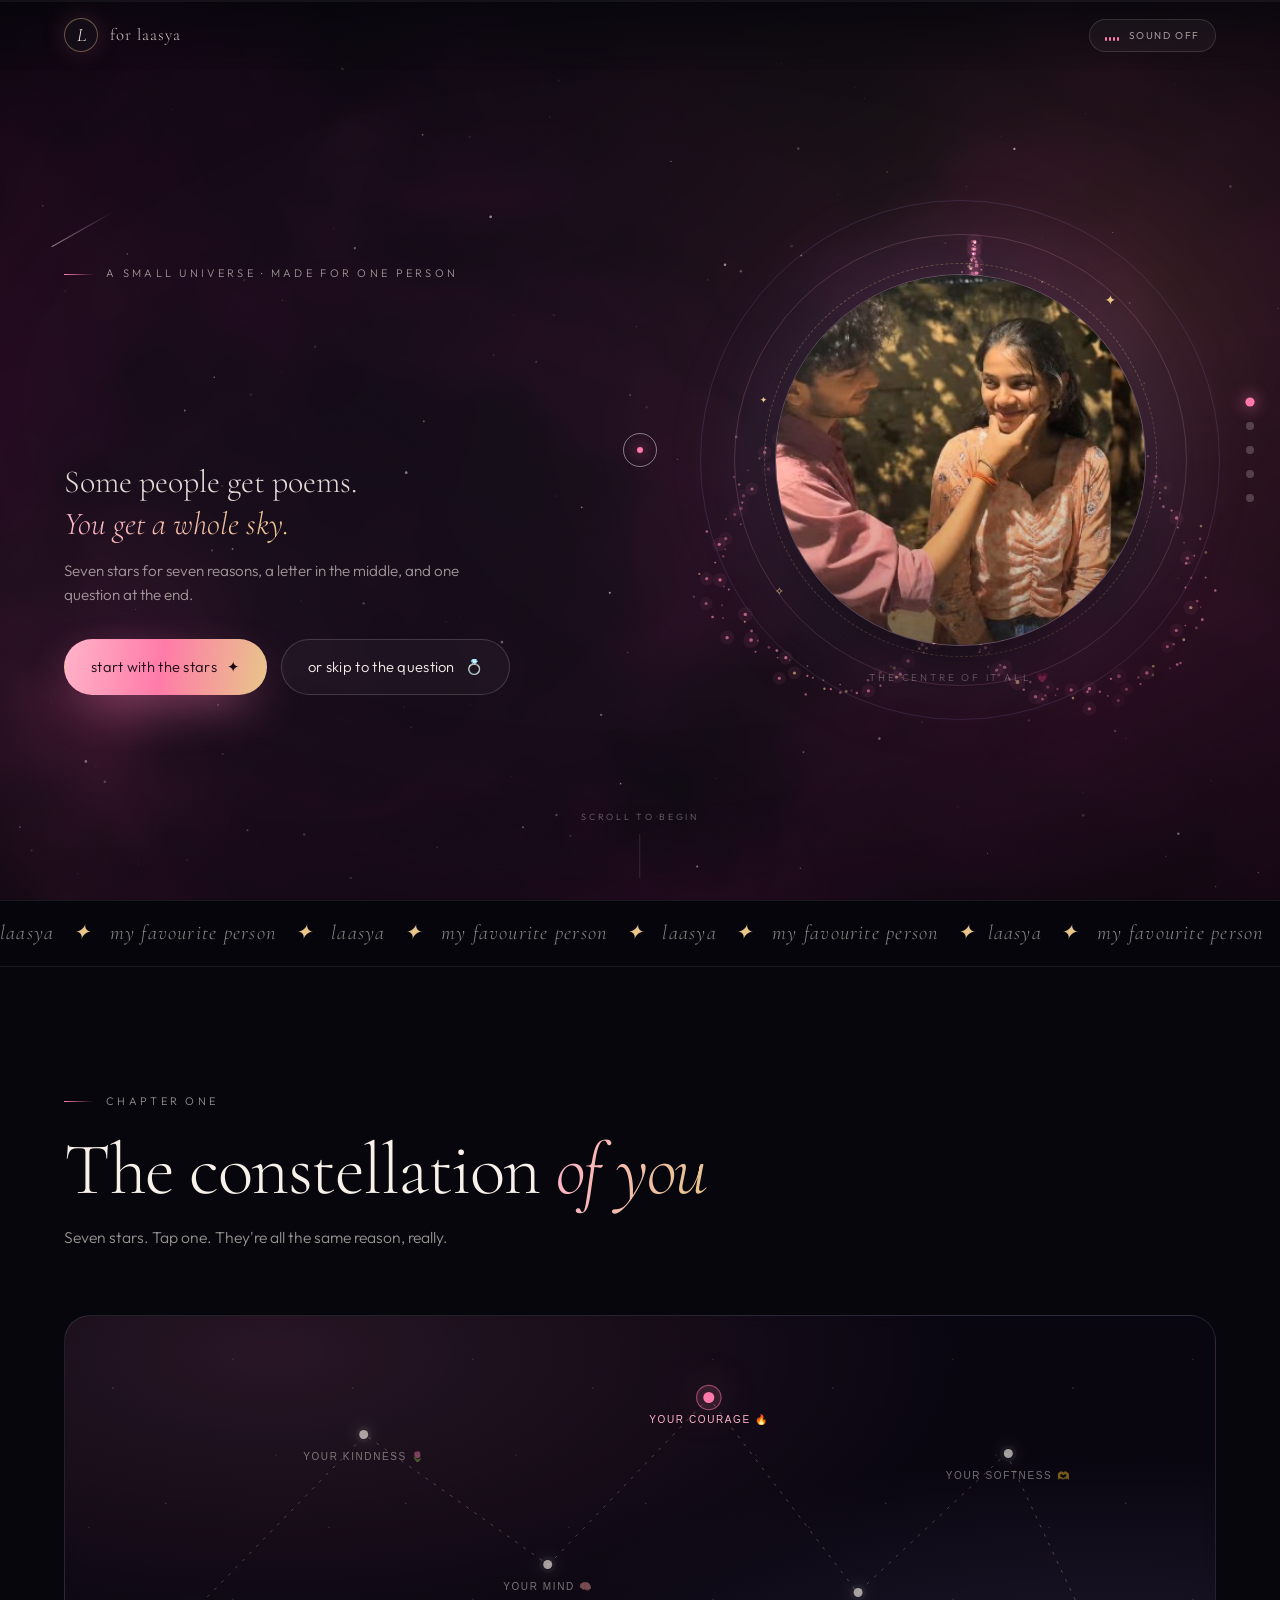
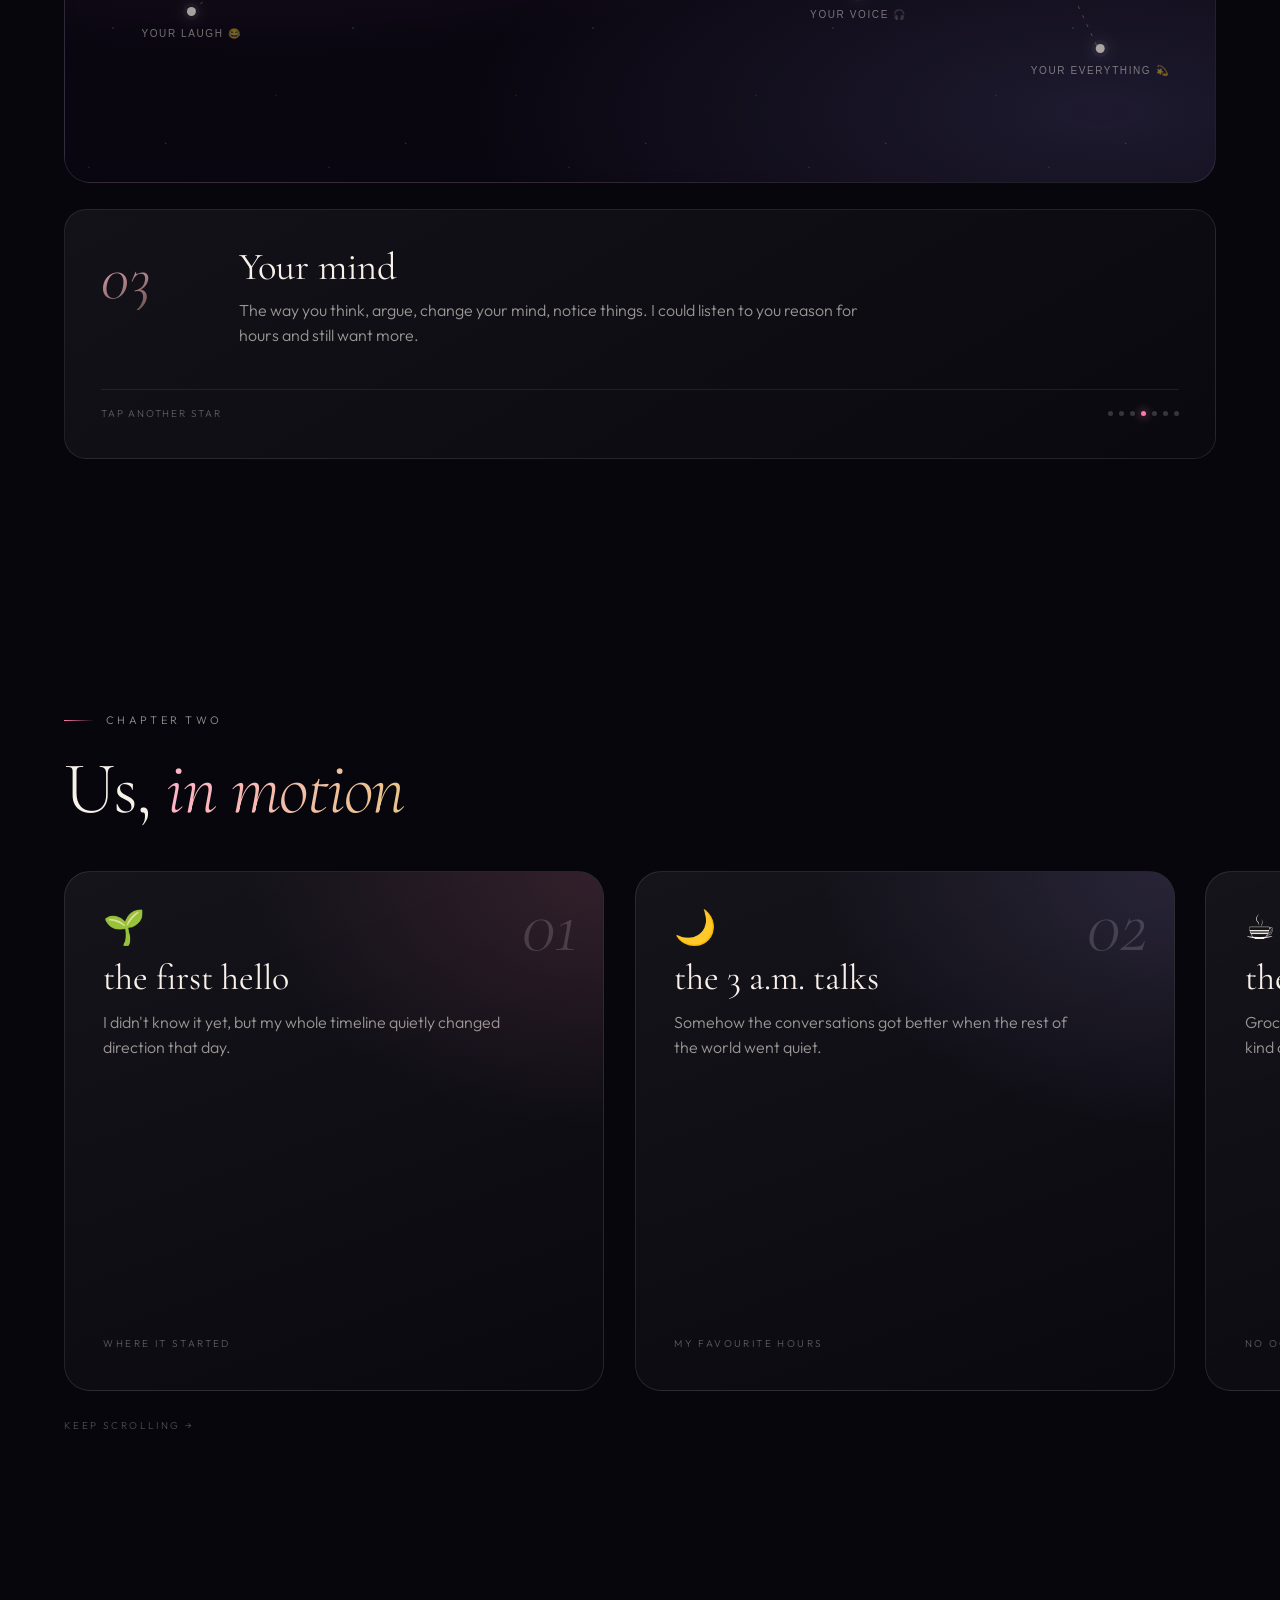
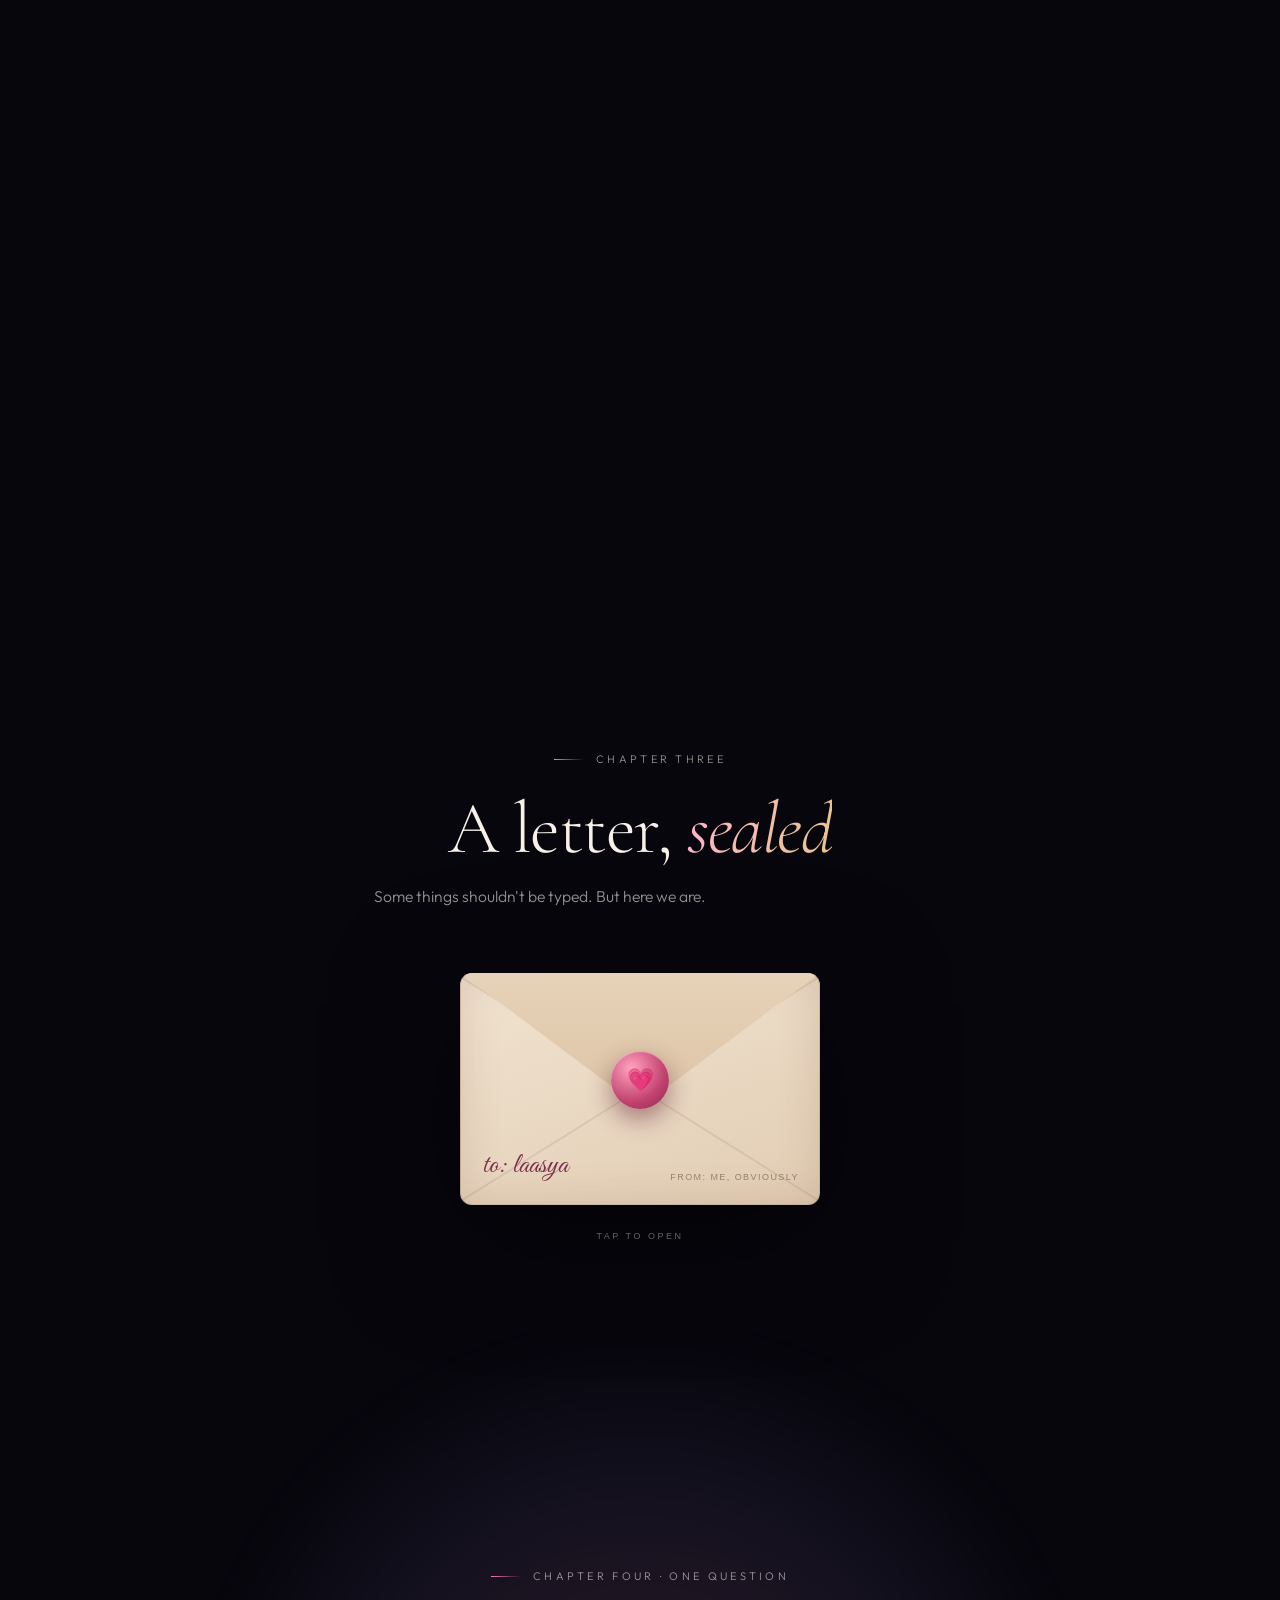
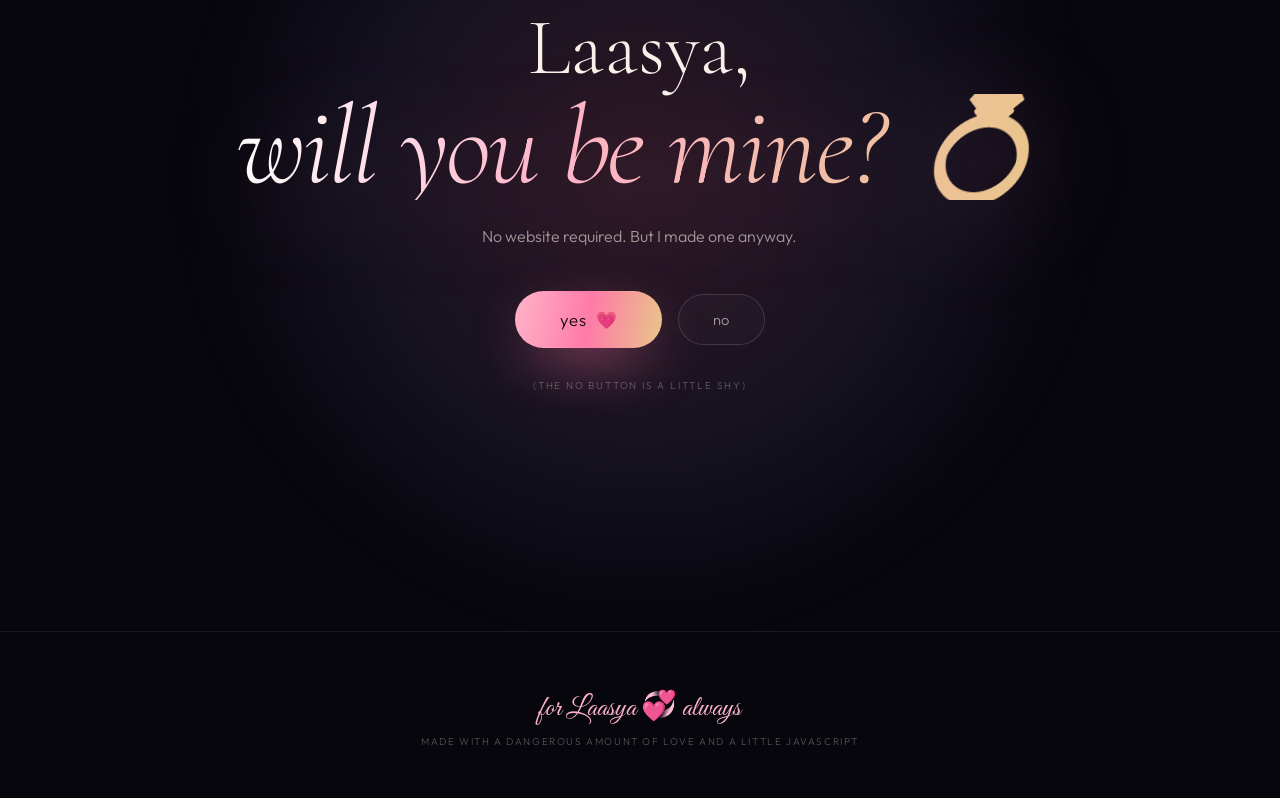
==== commit e21ca1e2: "Add a heart favicon" ====
--- a/index.html
+++ b/index.html
@@ -6,6 +6,7 @@
   <title>Laasya — a universe, just for you</title>
   <meta name="description" content="Seven stars, one letter, and a question. Made for Laasya." />
   <meta name="theme-color" content="#07060d" />
+  <link rel="icon" type="image/svg+xml" href="data:image/svg+xml,%3Csvg xmlns='http://www.w3.org/2000/svg' viewBox='0 0 64 64'%3E%3Crect width='64' height='64' rx='16' fill='%2307060d'/%3E%3Cpath d='M32 51C17 41 9 32 9 22.5 9 15.6 14.2 10.5 21 10.5c4.6 0 8.7 2.5 11 6.6 2.3-4.1 6.4-6.6 11-6.6 6.8 0 12 5.1 12 12 0 9.5-8 18.5-23 28.5Z' fill='%23ff7aa8'/%3E%3C/svg%3E" />
   <link rel="preconnect" href="https://fonts.googleapis.com" />
   <link rel="preconnect" href="https://fonts.gstatic.com" crossorigin />
   <link href="https://fonts.googleapis.com/css2?family=Cormorant+Garamond:ital,wght@0,300;0,400;0,500;1,300;1,400&family=Great+Vibes&family=Outfit:wght@200;300;400;500&display=swap" rel="stylesheet" />
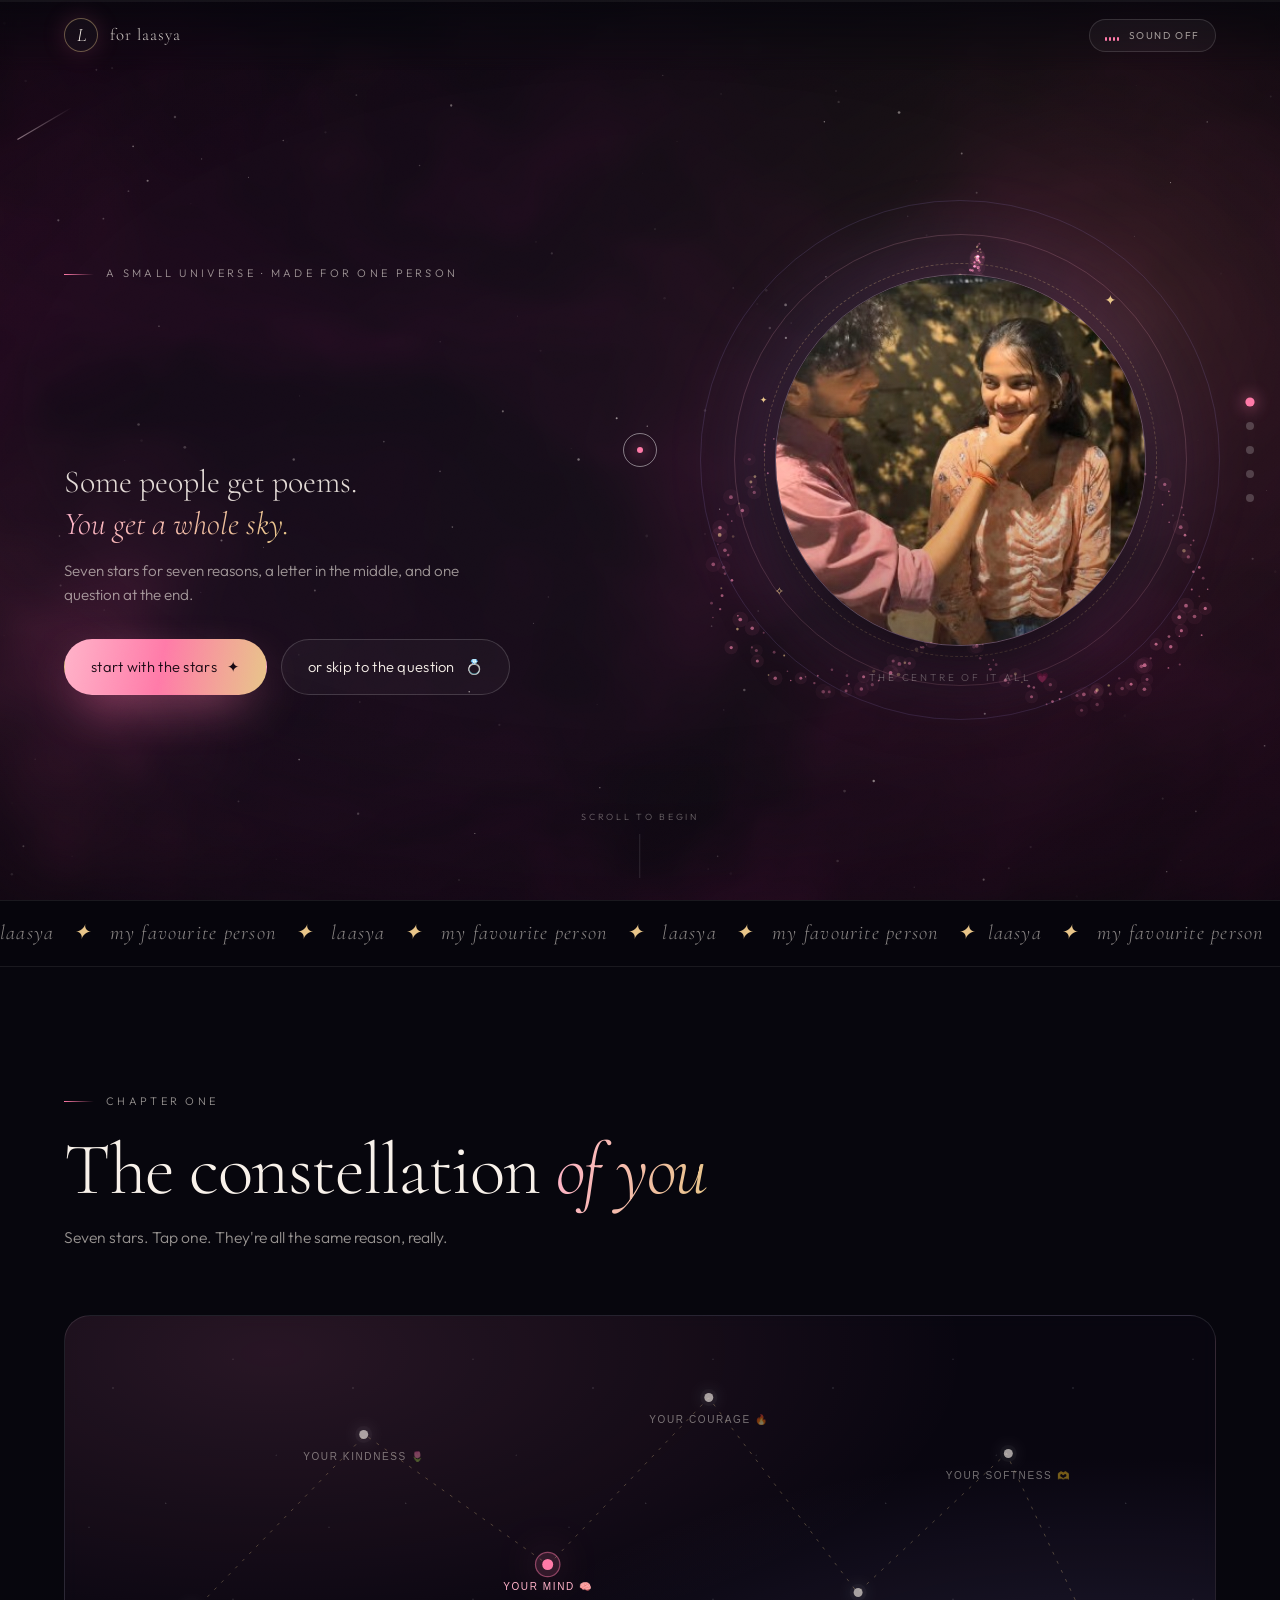
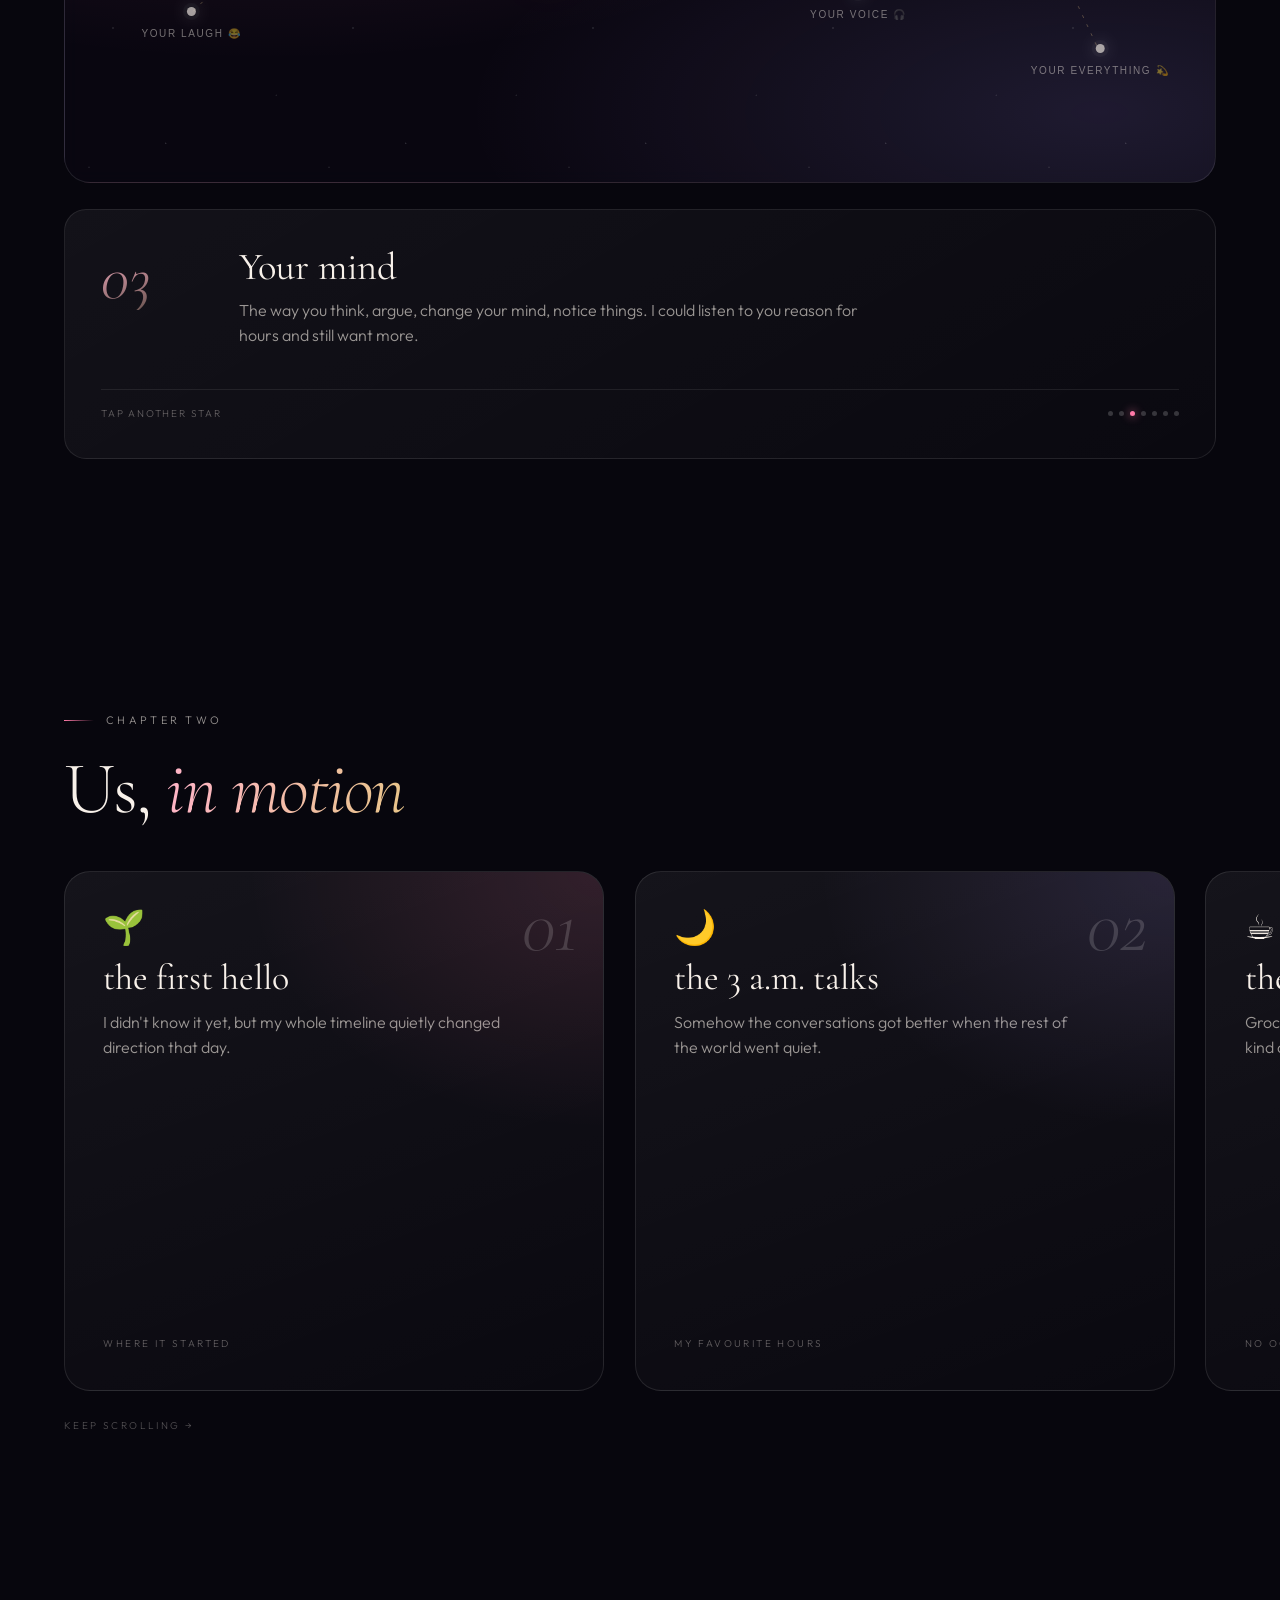
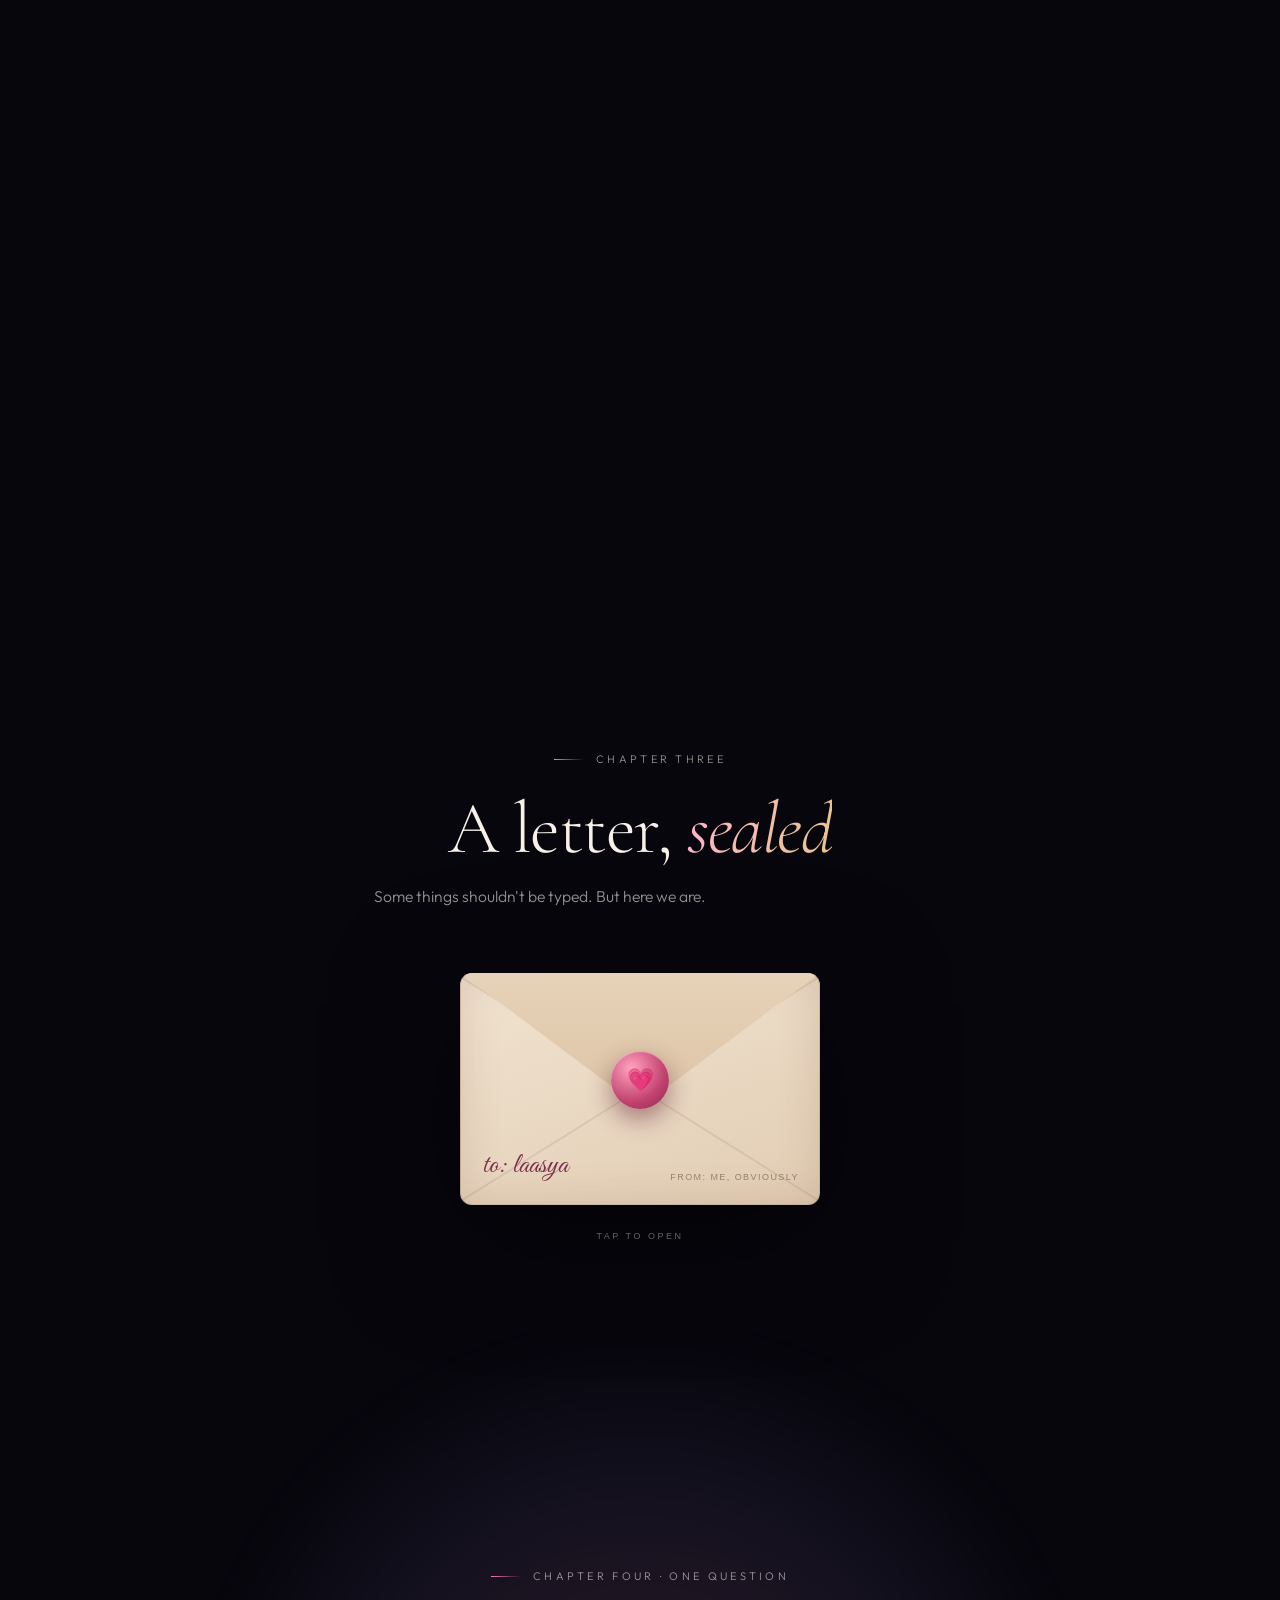
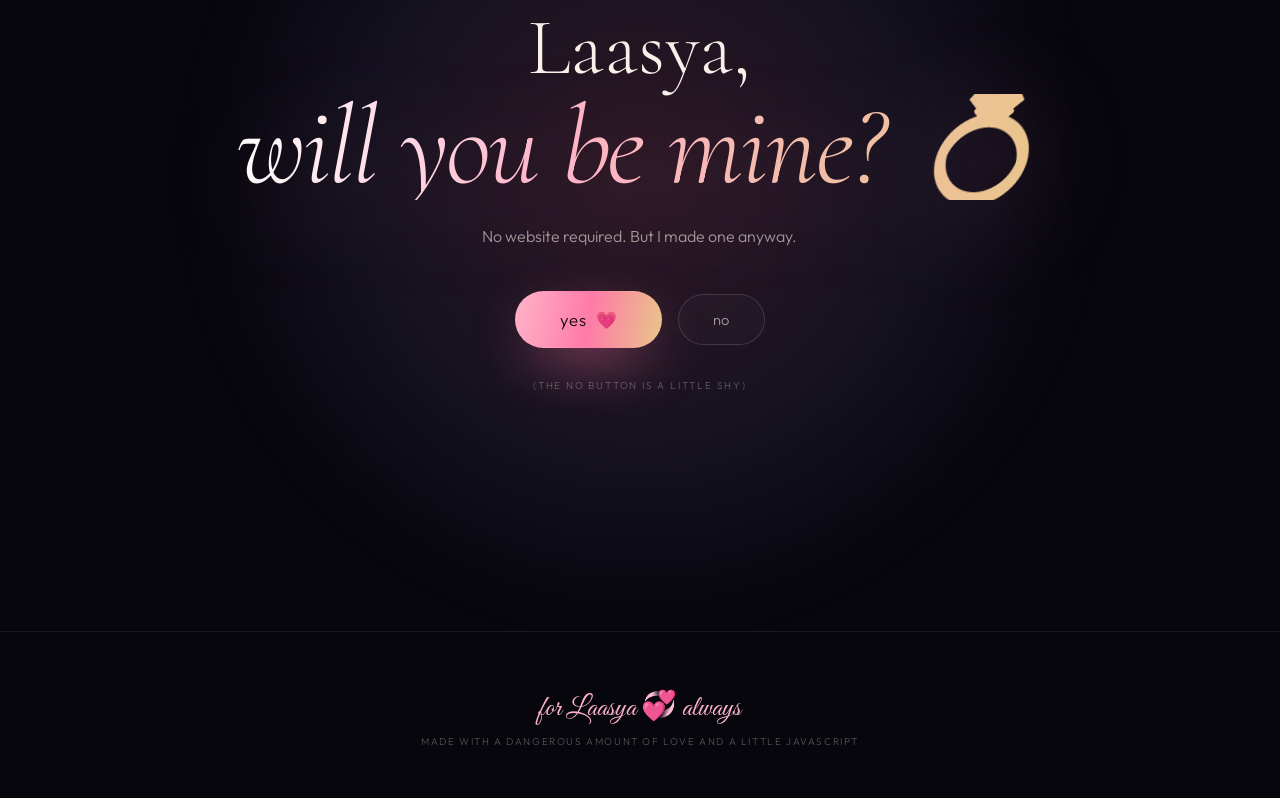
==== commit d2ba44a2: "Stop constellation auto-advance after a selection" ====
--- a/index.html
+++ b/index.html
@@ -1087,16 +1087,18 @@
       }, 170);
     };
 
-    stars.forEach((s, i) => s.addEventListener('click', () => select(i)));
+    let userTouched = false;
+    stars.forEach((s, i) => s.addEventListener('click', () => {
+      userTouched = true;
+      select(i);
+    }));
     window.addEventListener('resize', drawLines);
     if ('ResizeObserver' in window) new ResizeObserver(drawLines).observe(map);
     window.setTimeout(drawLines, 60);
 
     if (!reduced) {
-      let touched = false;
-      stars.forEach((s) => s.addEventListener('pointerdown', () => { touched = true; }));
       window.setInterval(() => {
-        if (touched) return;
+        if (userTouched || document.hidden) return;
         select((current + 1) % reasons.length);
       }, 6000);
     }
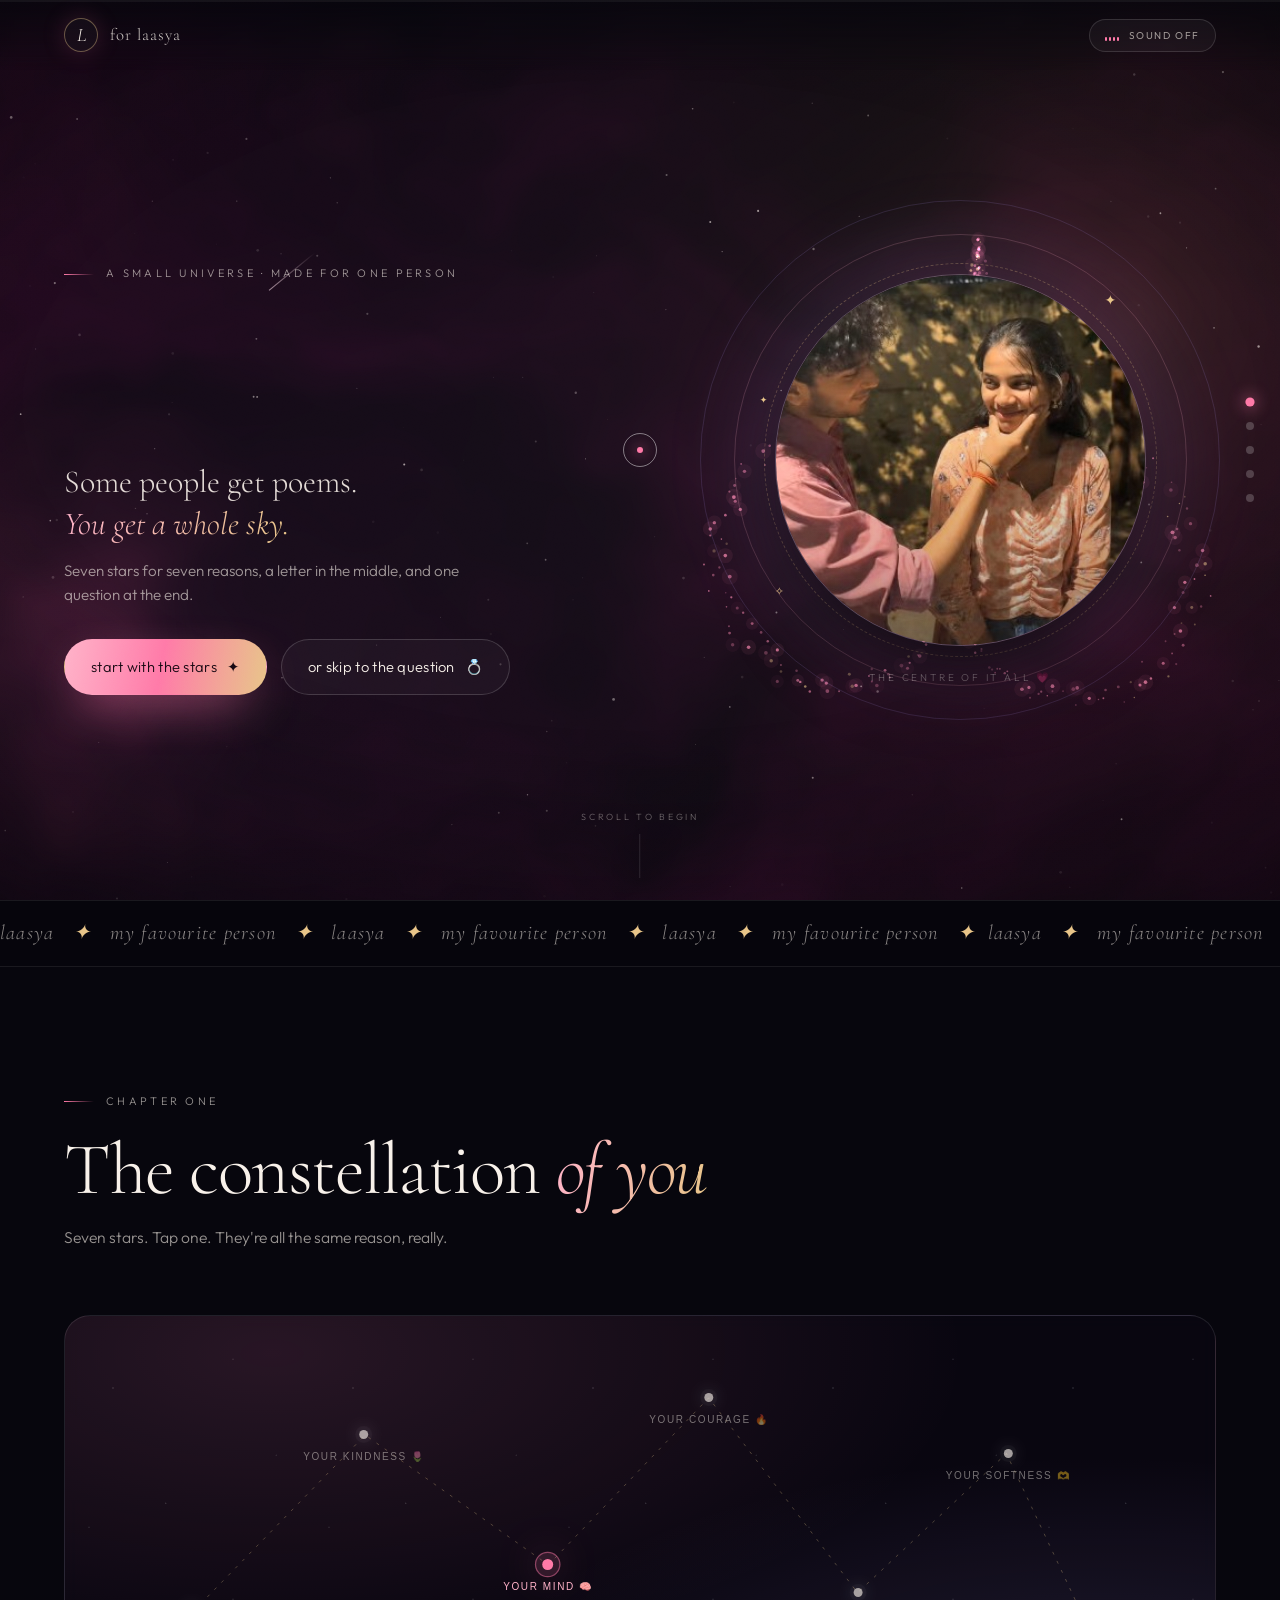
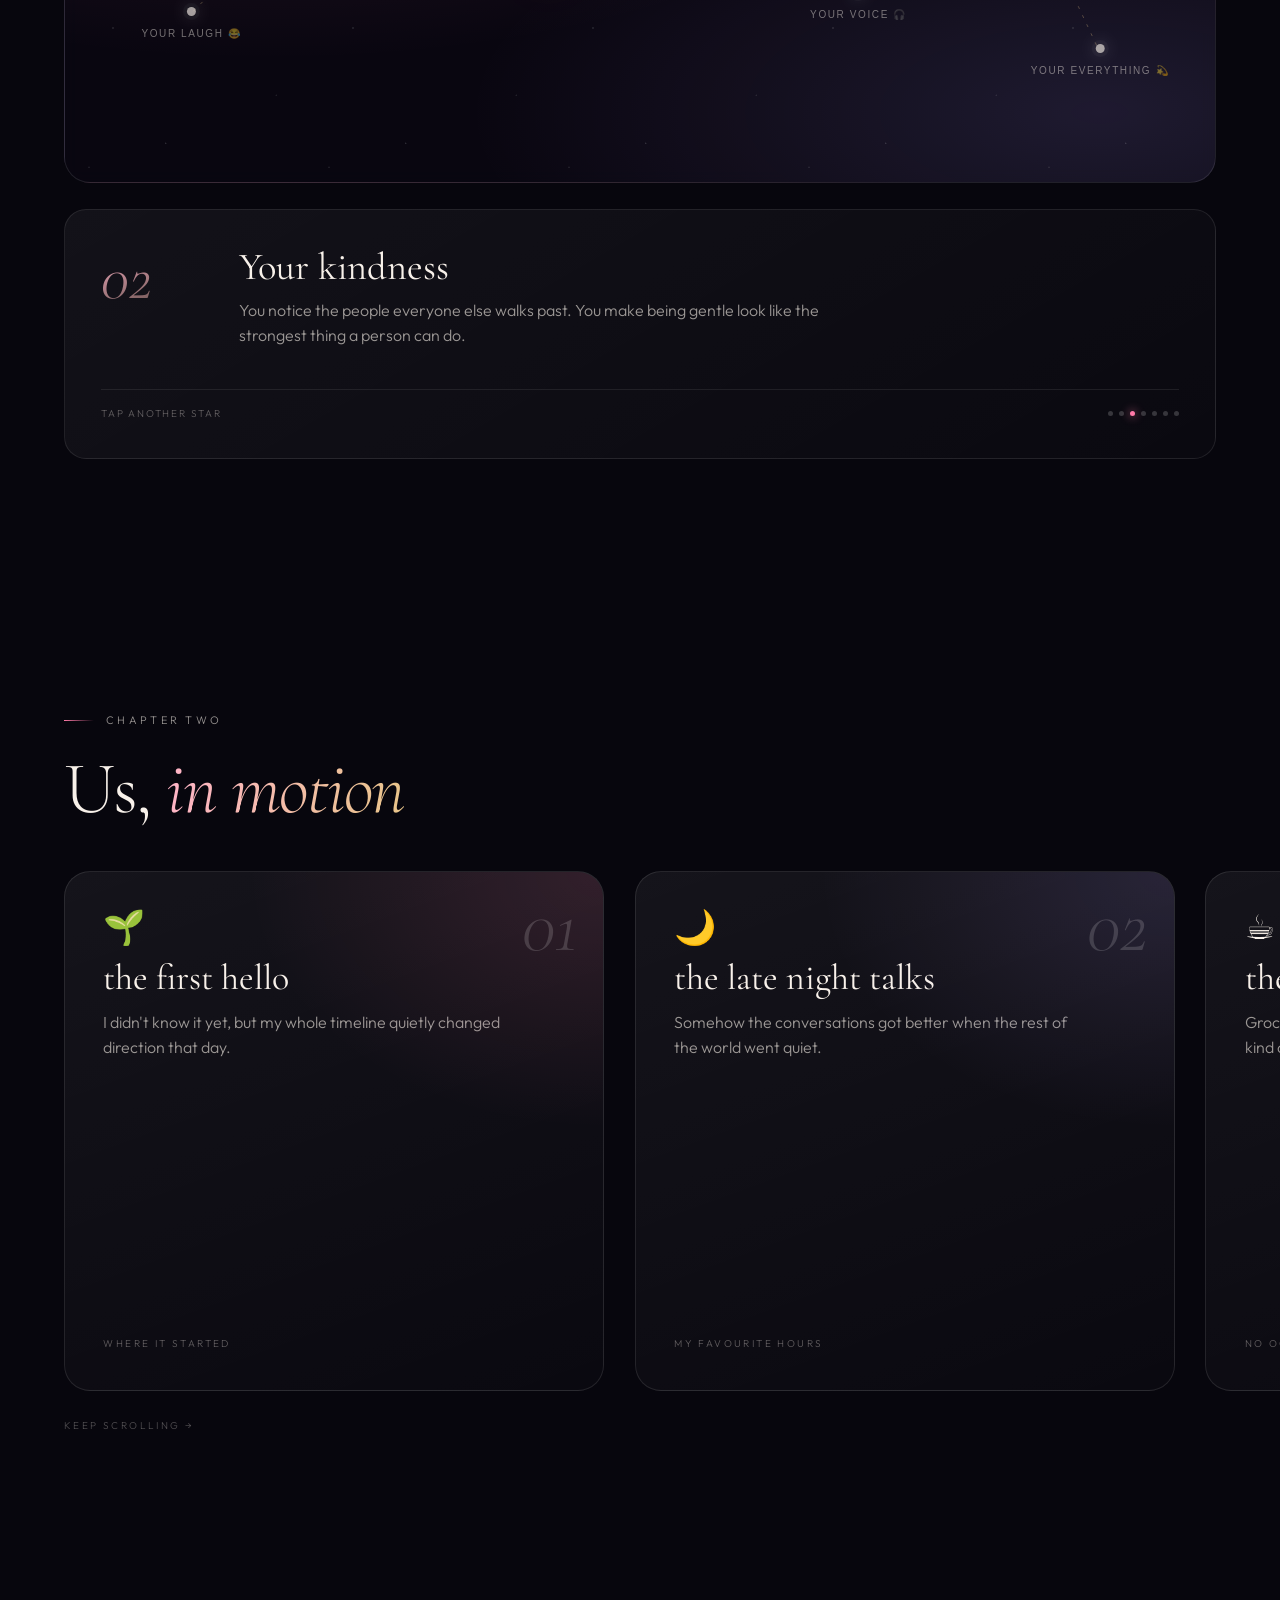
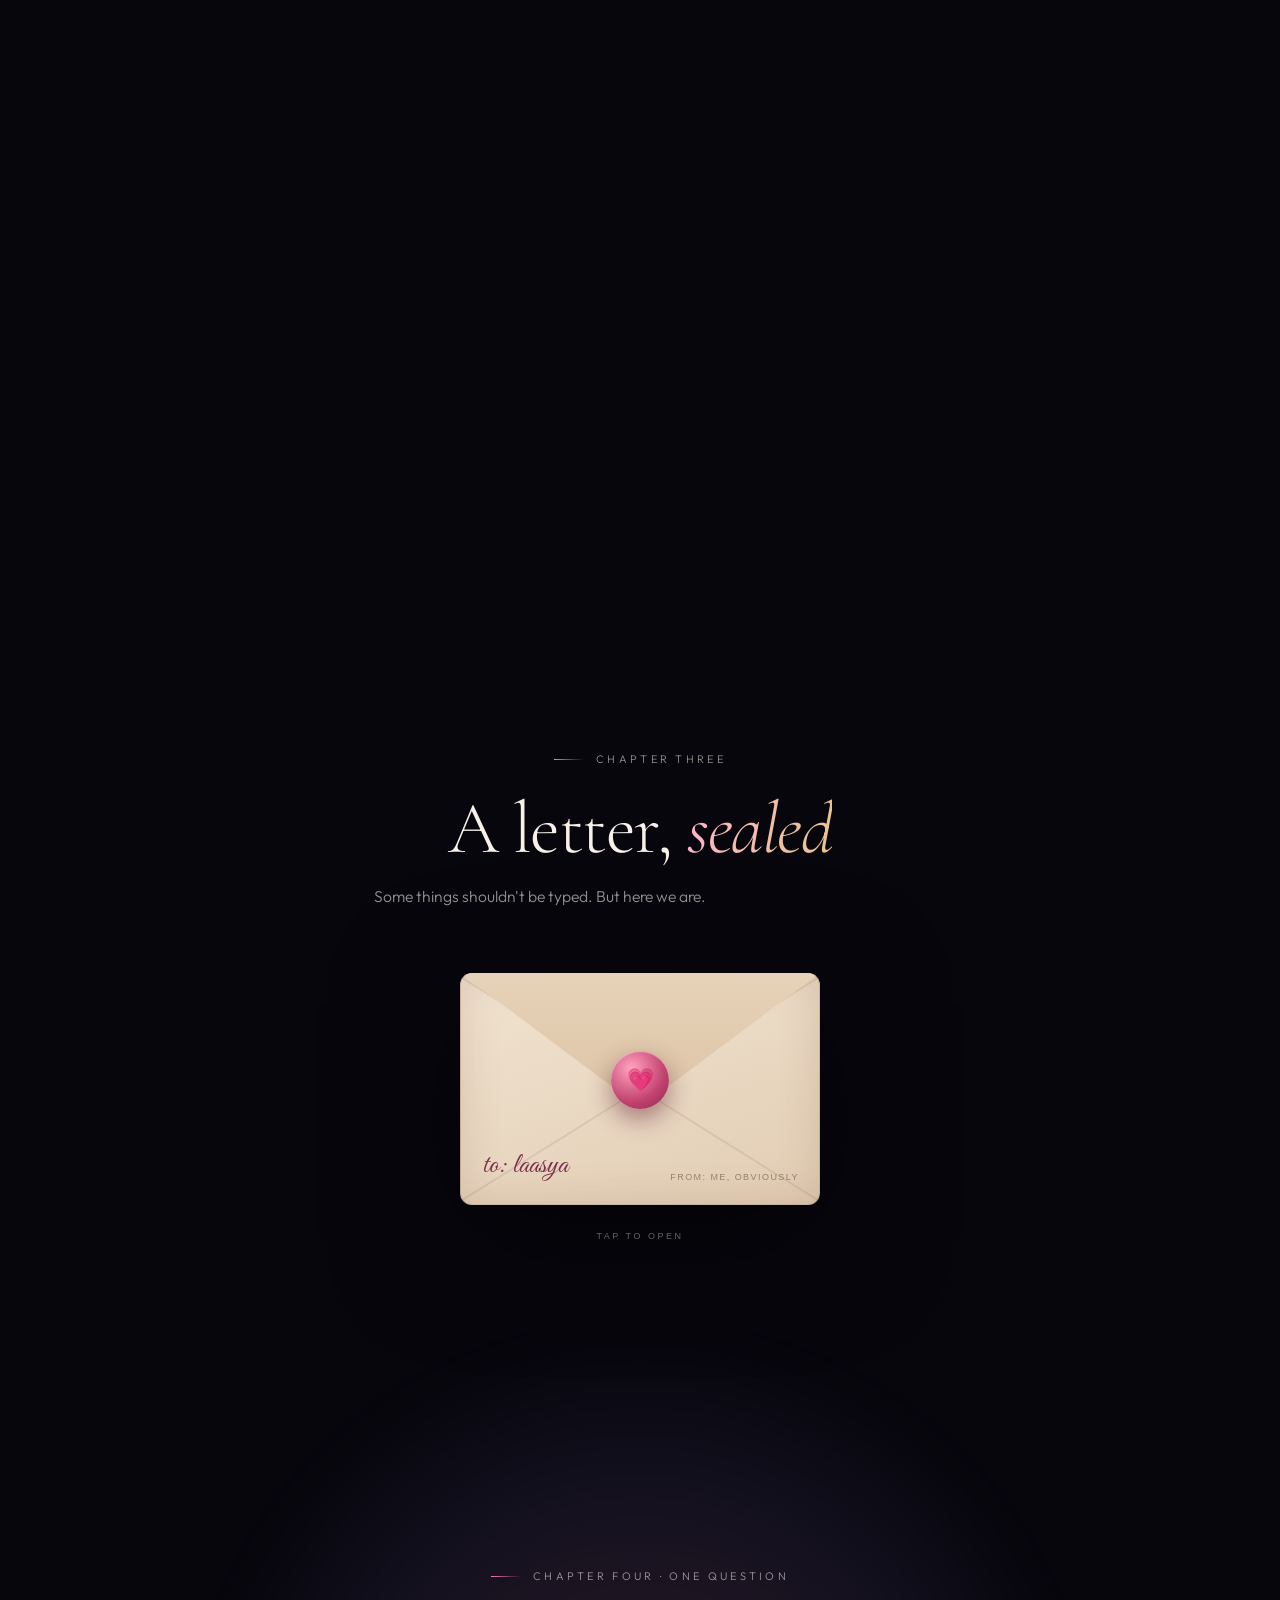
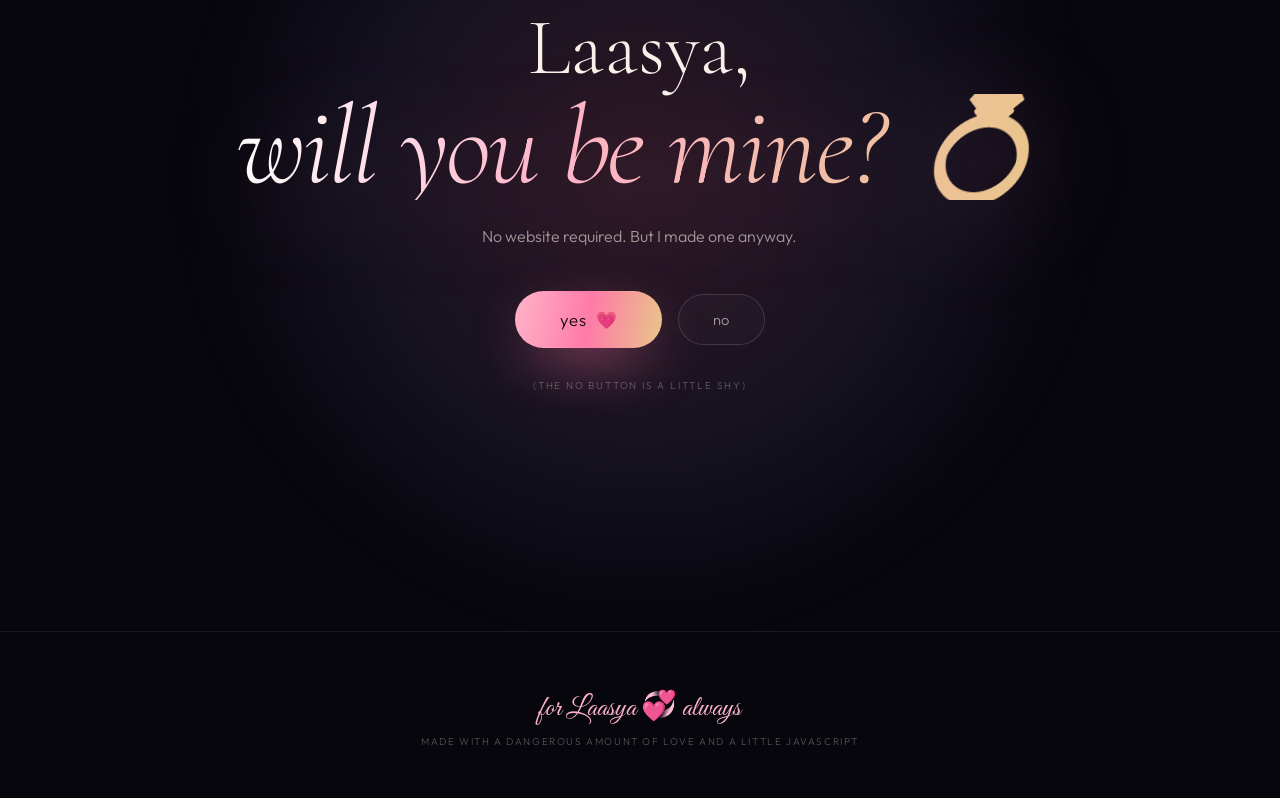
==== commit fb309eef: "Remove specific references from moments" ====
--- a/index.html
+++ b/index.html
@@ -484,12 +484,12 @@
           </article>
           <article class="moment" style="--accent:#b79cff">
             <span class="moment__num" aria-hidden="true">02</span>
-            <div><div class="moment__glyph" aria-hidden="true">🌙</div><h3>the 3 a.m. talks</h3><p>Somehow the conversations got better when the rest of the world went quiet.</p></div>
+            <div><div class="moment__glyph" aria-hidden="true">🌙</div><h3>the late night talks</h3><p>Somehow the conversations got better when the rest of the world went quiet.</p></div>
             <span class="moment__tag">my favourite hours</span>
           </article>
           <article class="moment" style="--accent:#e8c589">
             <span class="moment__num" aria-hidden="true">03</span>
-            <div><div class="moment__glyph" aria-hidden="true">☕</div><h3>the ordinary Tuesdays</h3><p>Grocery lists, bad TV, comfortable silences. My favourite kind of magic.</p></div>
+            <div><div class="moment__glyph" aria-hidden="true">☕</div><h3>the ordinary days</h3><p>Grocery lists, bad TV, comfortable silences. My favourite kind of magic.</p></div>
             <span class="moment__tag">no occasion needed</span>
           </article>
           <article class="moment" style="--accent:#8fe3c0">
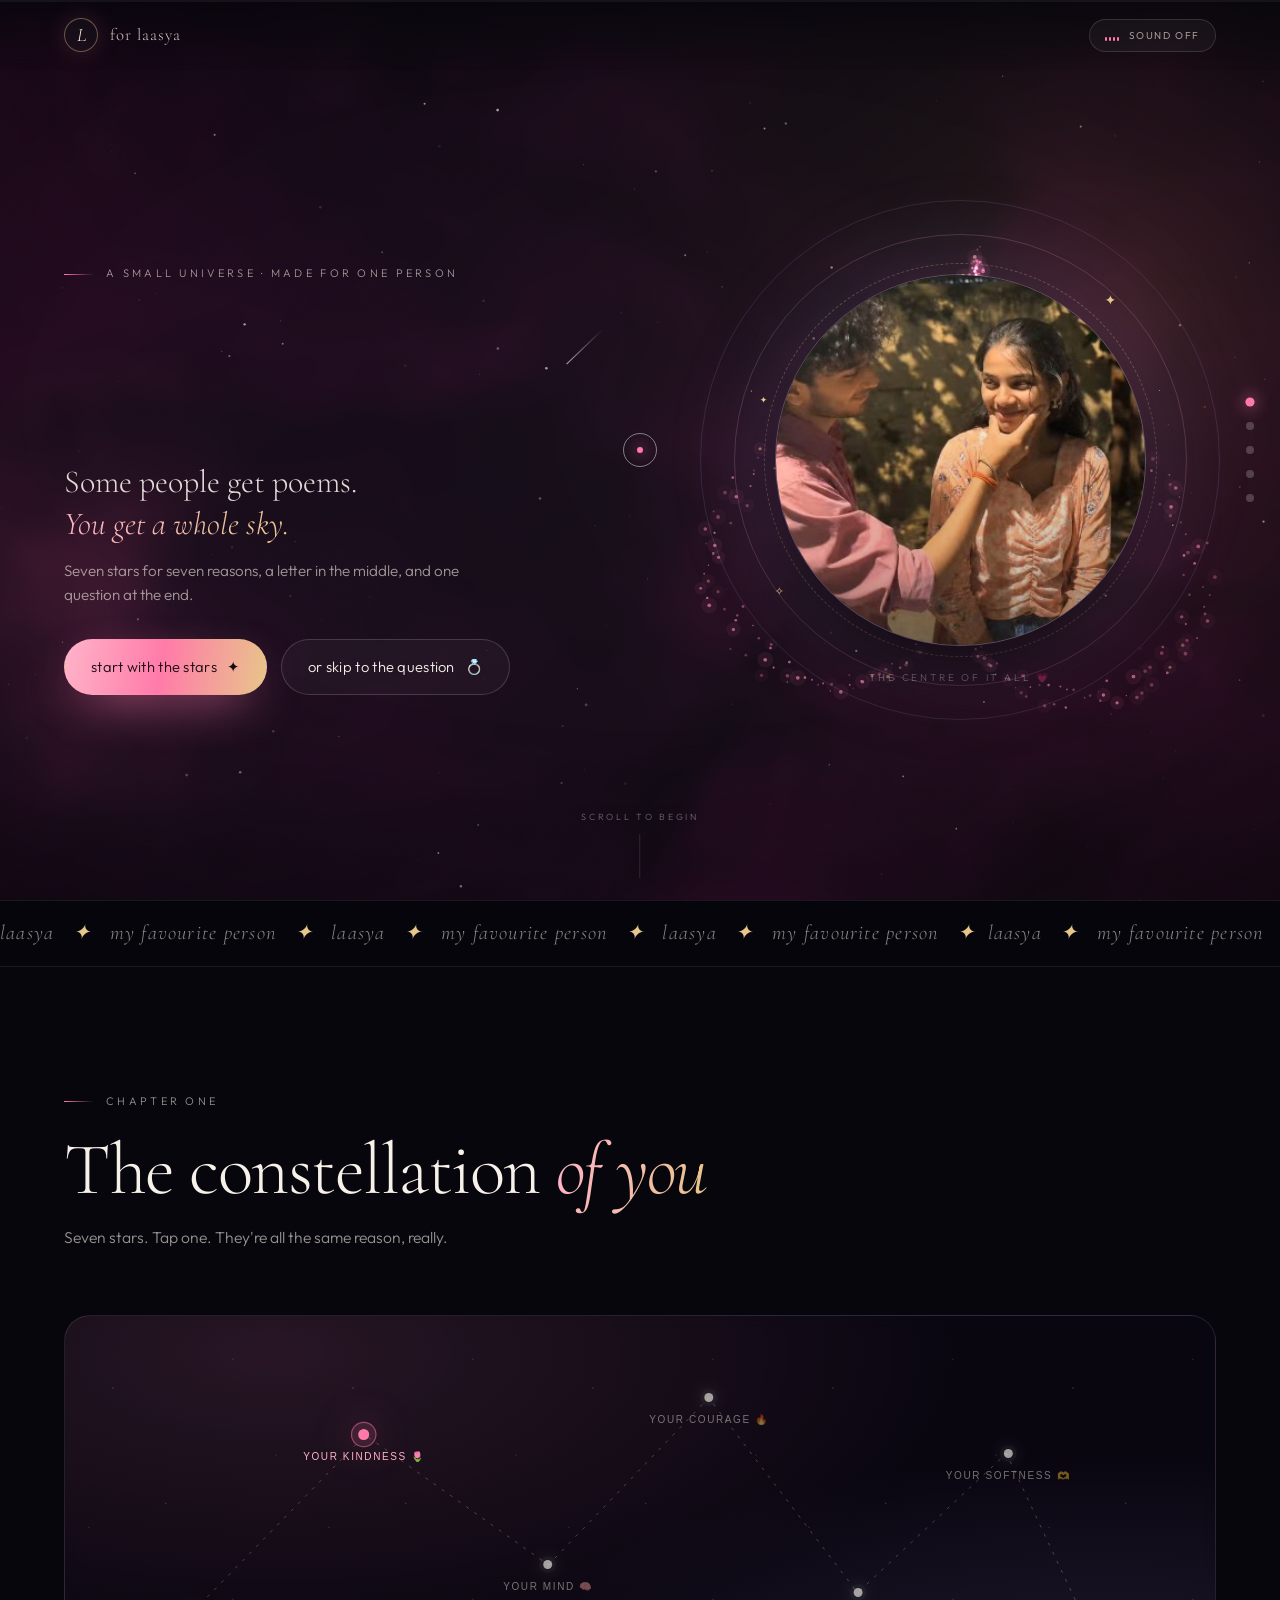
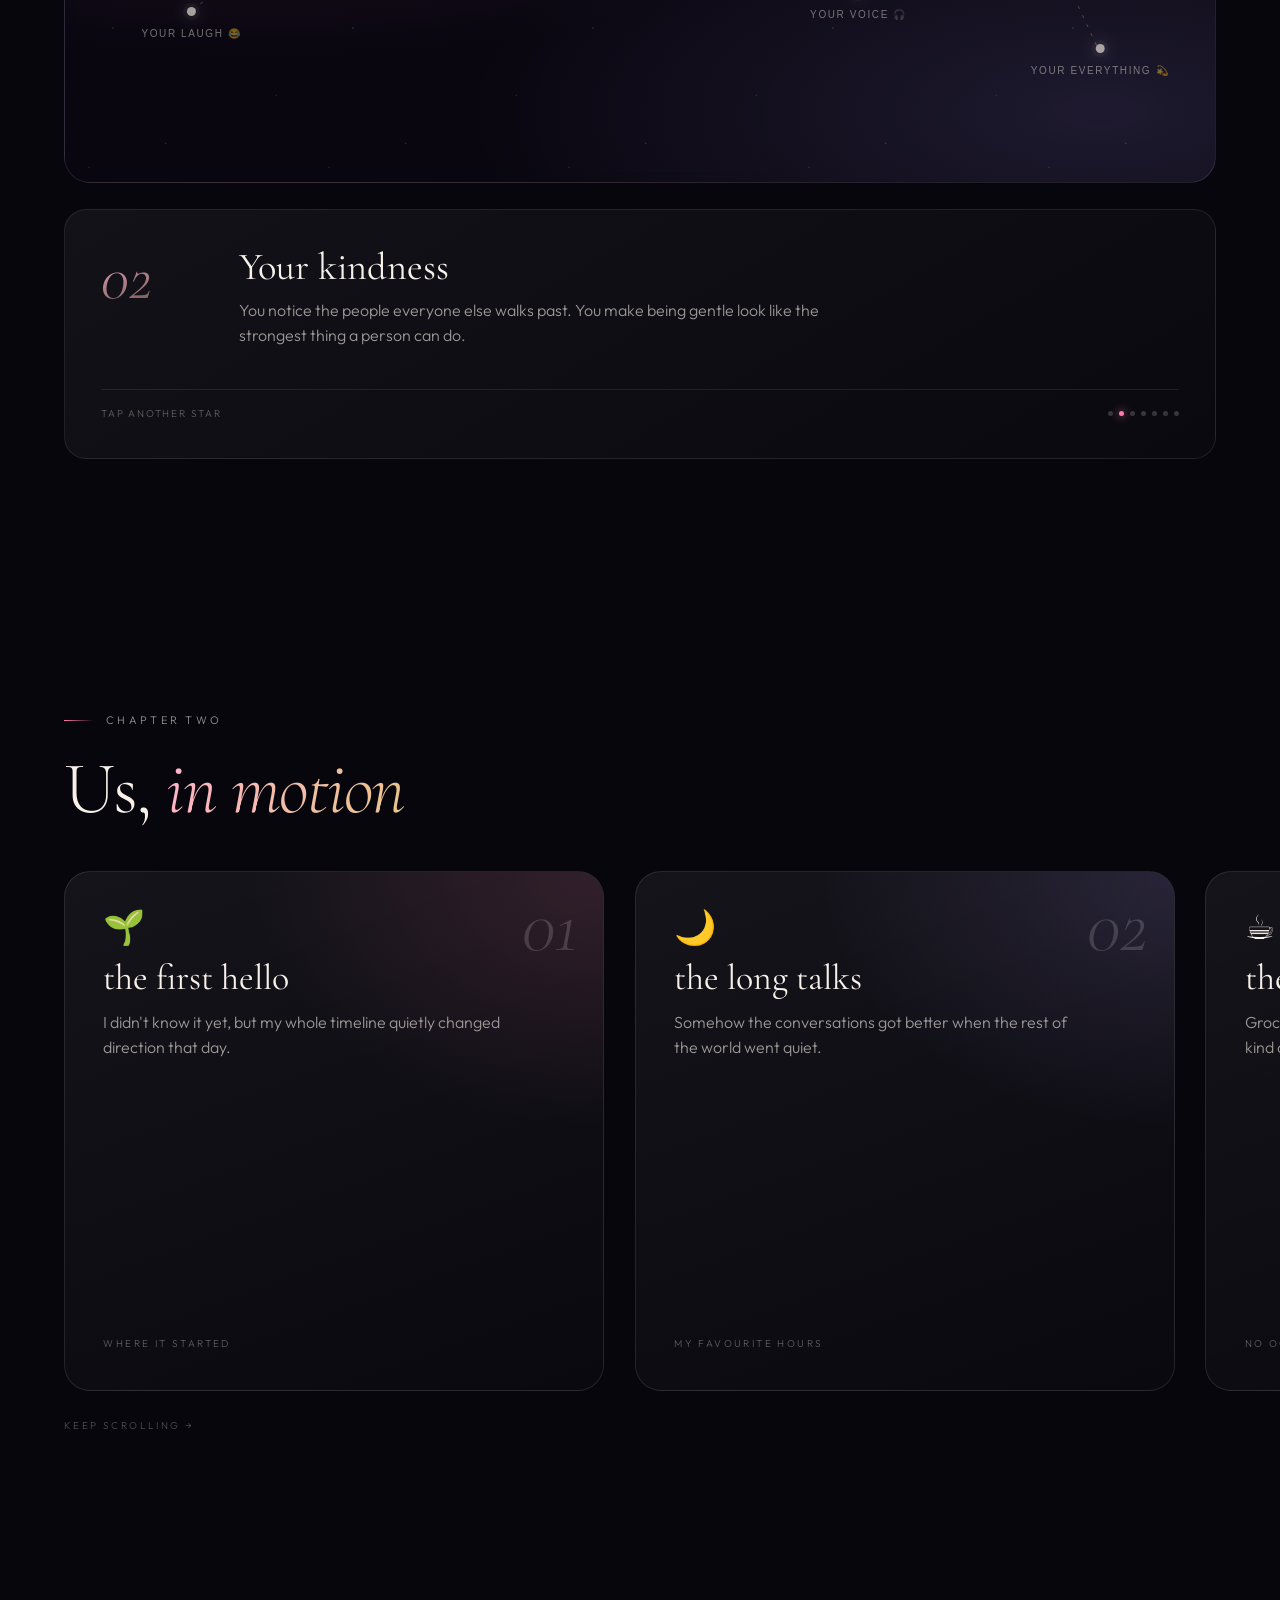
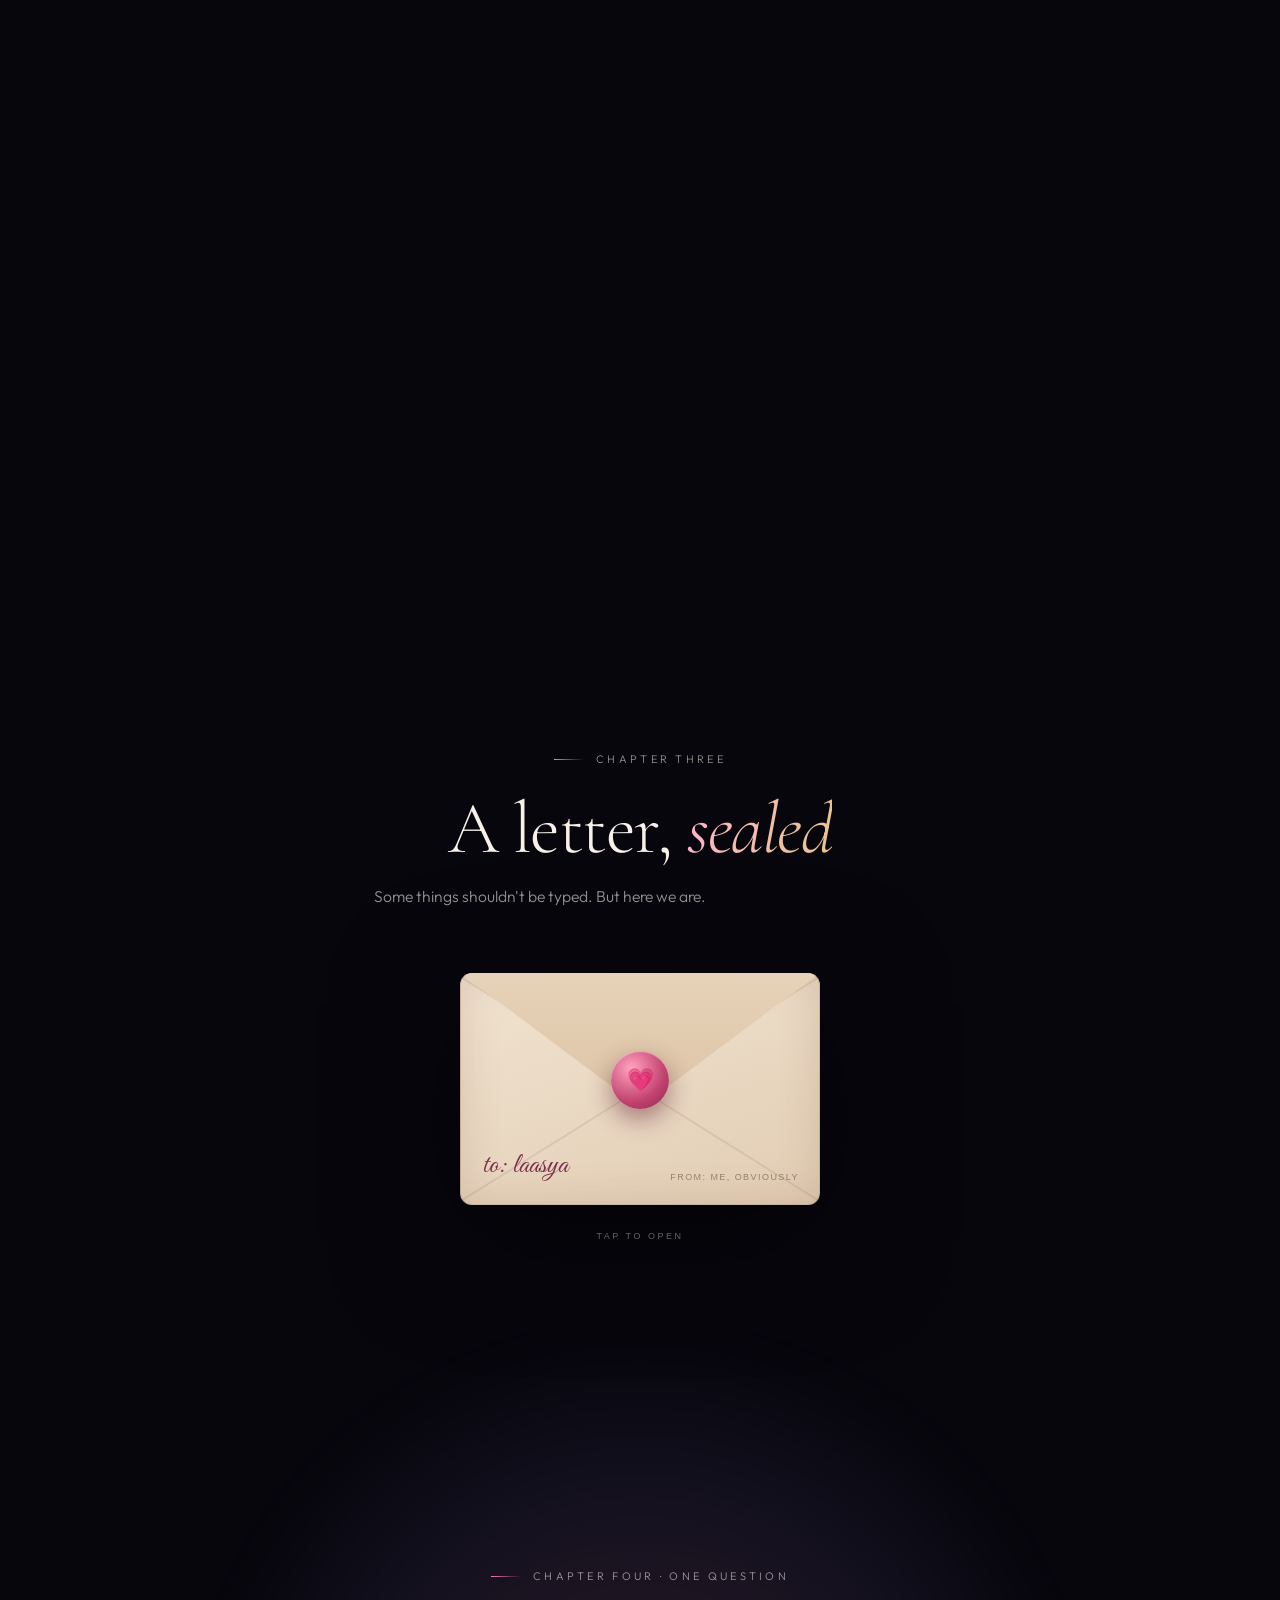
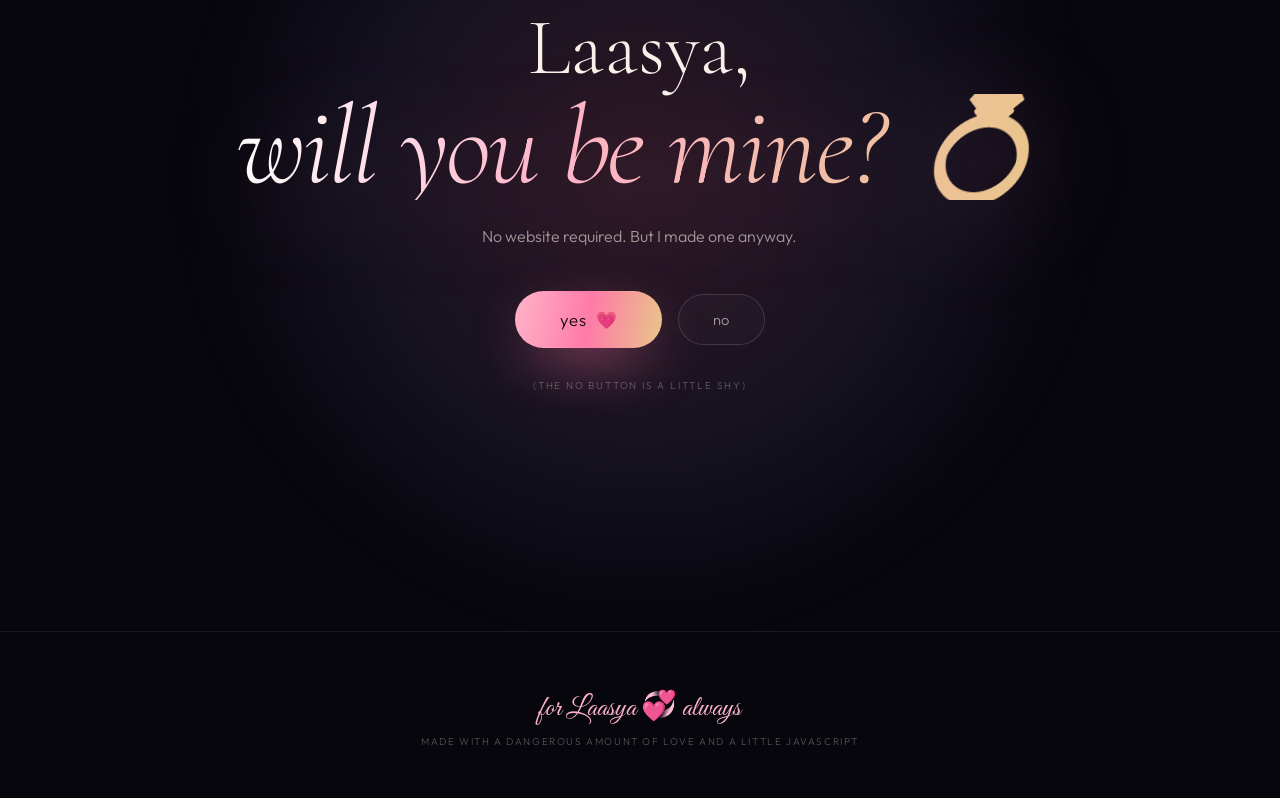
==== commit fe652d2d: "Change late night talks to long talks" ====
--- a/index.html
+++ b/index.html
@@ -484,7 +484,7 @@
           </article>
           <article class="moment" style="--accent:#b79cff">
             <span class="moment__num" aria-hidden="true">02</span>
-            <div><div class="moment__glyph" aria-hidden="true">🌙</div><h3>the late night talks</h3><p>Somehow the conversations got better when the rest of the world went quiet.</p></div>
+            <div><div class="moment__glyph" aria-hidden="true">🌙</div><h3>the long talks</h3><p>Somehow the conversations got better when the rest of the world went quiet.</p></div>
             <span class="moment__tag">my favourite hours</span>
           </article>
           <article class="moment" style="--accent:#e8c589">
